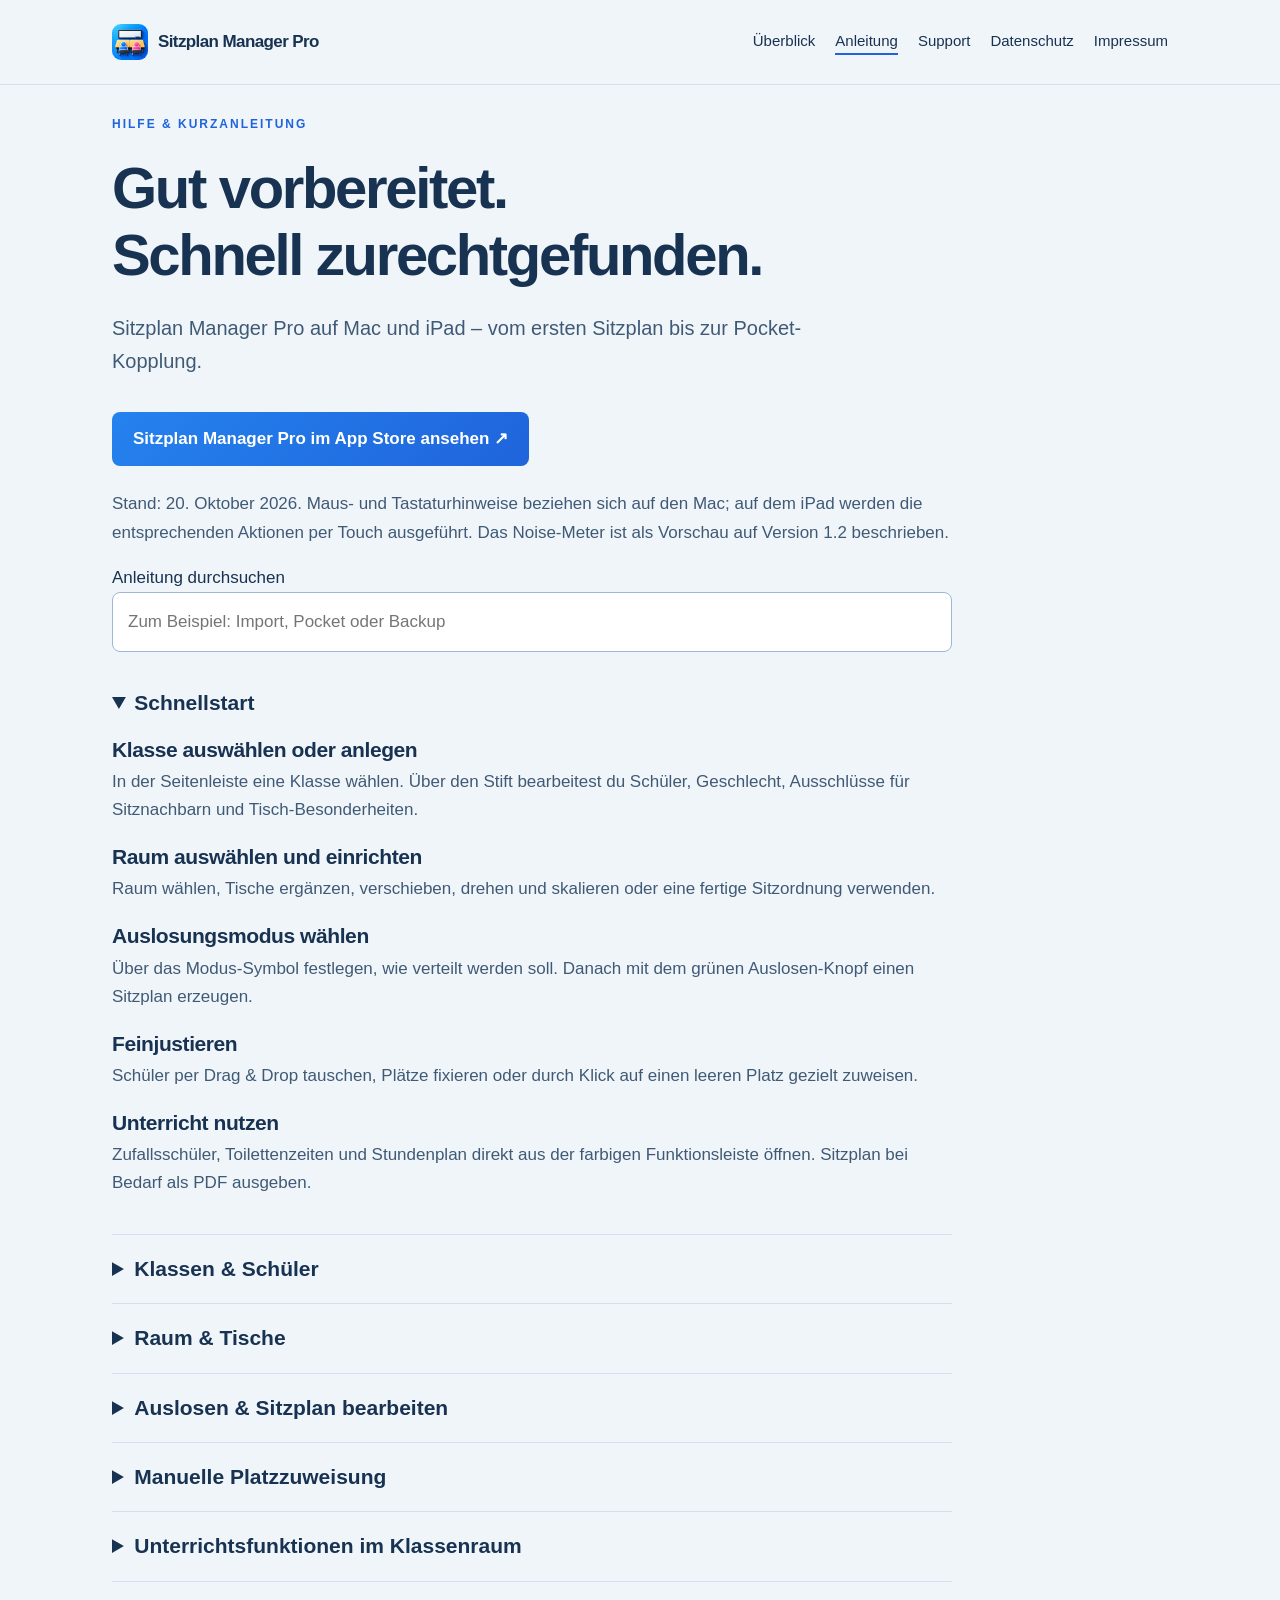
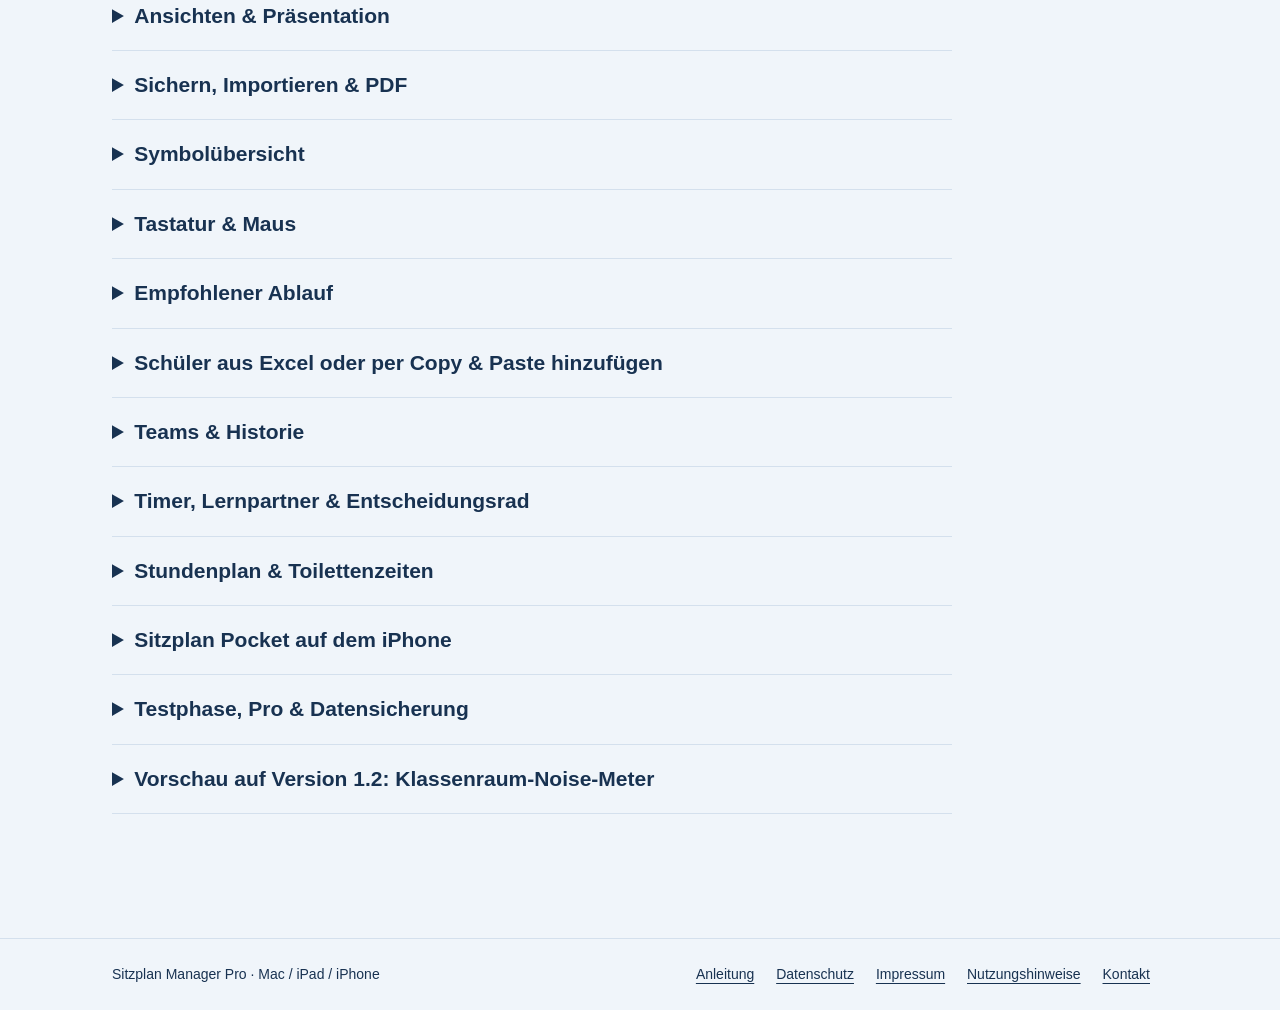
==== anleitung.html @ 874b3773 "Add files via upload" ====
<!doctype html>
<html lang="de">
<head>
<meta charset="utf-8">
<meta name="viewport" content="width=device-width,initial-scale=1">
<meta name="description" content="Anleitung für Mac und iPad – Sitzplan Manager Pro für Mac und iPad, mit Pocket für iPhone.">
<title>Anleitung für Mac und iPad | Sitzplan Manager Pro</title>
<link rel="stylesheet" href="style-blue-v2.css">
<link rel="icon" type="image/png" href="app-icon.png">
</head>
<body>
<a class="skip" href="#inhalt">Zum Inhalt</a>
<header>
<nav aria-label="Hauptnavigation">
<a class="brand" href="index.html">
<img class="brand-icon" src="app-icon.png" alt="" width="36" height="36">Sitzplan Manager Pro</a>
<div class="links">
<a href="index.html">Überblick</a>
<a href="anleitung.html" aria-current="page">Anleitung</a>
<a href="support.html">Support</a>
<a href="datenschutz.html">Datenschutz</a>
<a href="impressum.html">Impressum</a>
</div>
</nav>
</header>
<main id="inhalt" class="wrap">
<div class="page">
<span class="eyebrow">Hilfe & Kurzanleitung</span>
<h1>Gut vorbereitet.<br>Schnell zurechtgefunden.</h1>
<p class="lead">Sitzplan Manager Pro auf Mac und iPad – vom ersten Sitzplan bis zur Pocket-Kopplung.</p>
<div style="margin:24px 0">
<a class="btn" href="https://apps.apple.com/de/app/sitzplan-manager-pro/id6822172879" target="_blank" rel="noopener noreferrer">Sitzplan Manager Pro im App Store ansehen ↗</a>
</div>
<p>Stand: 20. Oktober 2026. Maus- und Tastaturhinweise beziehen sich auf den Mac; auf dem iPad werden die entsprechenden Aktionen per Touch ausgeführt. Das Noise-Meter ist als Vorschau auf Version 1.2 beschrieben.</p>
<label for="suche">Anleitung durchsuchen</label>
<input id="suche" type="search" placeholder="Zum Beispiel: Import, Pocket oder Backup">
<p id="result" role="status">
</p>
<details id="kapitel-0" open>
<summary>Schnellstart</summary>
<h3>Klasse auswählen oder anlegen</h3>
<p>In der Seitenleiste eine Klasse wählen. Über den Stift bearbeitest du Schüler, Geschlecht, Ausschlüsse für Sitznachbarn und Tisch-Besonderheiten.</p>
<h3>Raum auswählen und einrichten</h3>
<p>Raum wählen, Tische ergänzen, verschieben, drehen und skalieren oder eine fertige Sitzordnung verwenden.</p>
<h3>Auslosungsmodus wählen</h3>
<p>Über das Modus-Symbol festlegen, wie verteilt werden soll. Danach mit dem grünen Auslosen-Knopf einen Sitzplan erzeugen.</p>
<h3>Feinjustieren</h3>
<p>Schüler per Drag &amp; Drop tauschen, Plätze fixieren oder durch Klick auf einen leeren Platz gezielt zuweisen.</p>
<h3>Unterricht nutzen</h3>
<p>Zufallsschüler, Toilettenzeiten und Stundenplan direkt aus der farbigen Funktionsleiste öffnen. Sitzplan bei Bedarf als PDF ausgeben.</p>
</details>
<details id="kapitel-1">
<summary>Klassen &amp; Schüler</summary>
<h3>Klasse bearbeiten</h3>
<p>Schüler anlegen, löschen und ändern. m/w/d kann gepflegt werden; Änderungen lassen sich im Editor rückgängig machen.</p>
<h3>Import</h3>
<p>Vornamen bzw. Schülerdaten schnell aus Excel oder Numbers übernehmen. Vorhandene Geschlechtsangaben werden erkannt.</p>
<h3>Nicht nebeneinander</h3>
<p>Festlegen, welche Schüler nicht nebeneinander sitzen sollen. Die Auslosung berücksichtigt diese Ausschlüsse.</p>
<h3>Abwesend</h3>
<p>Abwesende Schüler von der Auslosung und vom Lostopf ausschließen.</p>
<h3>Tisch-Besonderheit</h3>
<p>Für einzelne Schüler festlegen, an welchen Tischen sie sitzen dürfen. Ohne Auswahl sind alle Tische erlaubt.</p>
<h3>Duplizieren</h3>
<p>Klassen und Räume über Kontextmenü oder ⌘D duplizieren. Die Kopie wird direkt ausgewählt.</p>
</details>
<details id="kapitel-2">
<summary>Raum &amp; Tische</summary>
<p>Der Raum ist frei gestaltbar. Tischpositionen und Größen gehören zum jeweiligen Raum und bleiben gespeichert.</p>
<h3>Tisch hinzufügen</h3>
<p>Fügt einen neuen Tisch in den Raum ein.</p>
<h3>Kleiner</h3>
<p>Verkleinert die ausgewählten bzw. vorhandenen Tische.</p>
<h3>Größer</h3>
<p>Vergrößert die Tische schrittweise.</p>
<h3>Drehen</h3>
<p>Drehgriff am Tisch ziehen; Doppelklick auf den Griff setzt auf 0° zurück.</p>
<h3>Mehrfachauswahl</h3>
<p>Mehrere Tische gemeinsam auswählen, verschieben oder bearbeiten.</p>
<p>Fertige Sitzordnungen</p>
<p>Viererreihe · Fünferreihe · U-Form · Doppeltes E · Gruppenwinkel · drei leicht gebogene Reihen mit je fünf Tischen.</p>
</details>
<details id="kapitel-3">
<summary>Auslosen &amp; Sitzplan bearbeiten</summary>
<h3>Auslosen</h3>
<p>Erstellt entsprechend dem gewählten Modus eine neue Verteilung unter Berücksichtigung der hinterlegten Regeln.</p>
<h3>Drag &amp; Drop</h3>
<p>Schüler auf einen freien Platz ziehen oder zwei belegte Plätze direkt miteinander tauschen.</p>
<h3>Fixieren</h3>
<p>Auf dem Mac öffnet ein Rechtsklick auf einen belegten Platz die Fixieroptionen. Auf dem iPad fixiert Doppeltippen den Platz oder hebt die Fixierung auf. Ein einfacher Klick bzw. Tipp startet oder beendet den Toilettengang.</p>
<h3>Rückgängig</h3>
<p>Die letzte Änderung mit ↶ oder ⌘Z zurücknehmen.</p>
<h3>Leeren</h3>
<p>Entfernt die aktuelle Schülerverteilung von den Tischen.</p>
<h3>Verlauf</h3>
<p>Frühere Sitzplanstände wiederherstellen. Heute bleiben Zwischenstände erhalten; vergangene Tagesstände können mit ☆ dauerhaft gesichert werden.</p>
</details>
<details id="kapitel-4">
<summary>Manuelle Platzzuweisung</summary>
<h3>Leeren Platz auswählen</h3>
<p>Klicke auf einen leeren Sitzplatz im Klassenraum. Die Auswahl „Schüler setzen“ öffnet sich direkt am Platz.</p>
<h3>Schüler auswählen</h3>
<p>Wähle einen noch nicht gesetzten, anwesenden Schüler. Er wird auf diesen Platz gesetzt und sofort fixiert, damit er bei der nächsten Auslosung dort bleibt.</p>
<h3>Weiter anpassen</h3>
<p>Weitere leere Plätze auf dieselbe Weise belegen. Bereits gesetzte Schüler lassen sich per Drag &amp; Drop umsetzen oder tauschen. Mit ↶ kann die letzte Änderung zurückgenommen werden.</p>
</details>
<details id="kapitel-5">
<summary>Unterrichtsfunktionen im Klassenraum</summary>
<h3>Zufallsschüler</h3>
<p>Zieht zufällig einen Schüler. Schüler können für die Stunde aus dem Lostopf genommen oder als abwesend markiert werden.</p>
<h3>Toilettenzeiten</h3>
<p>Start und Rückkehr eines Schülers erfassen und die Dauer dokumentieren. Sehr kurze Fehlstarts werden nicht als Toilettengang gespeichert.</p>
<h3>Stundenplan</h3>
<p>Öffnet den integrierten Stundenplan direkt aus der Raumansicht.</p>
</details>
<details id="kapitel-6">
<summary>Ansichten &amp; Präsentation</summary>
<h3>Lehrer- / Schüleransicht</h3>
<p>Wechselt die Blickrichtung auf den Klassenraum. Die Sitznachbarn bleiben dabei logisch auf ihren tatsächlichen Plätzen.</p>
<h3>Ganzseitenansicht</h3>
<p>Blendet die Seitenleiste aus und nutzt den verfügbaren Platz für den Klassenraum. Funktions- und Bearbeitungswerkzeuge stehen links untereinander bereit.</p>
<h3>Zweiter Bildschirm / Beamer</h3>
<p>Ein angeschlossener Bildschirm kann die große Raumansicht zeigen. Bei Spiegelung kann die App – soweit macOS es erlaubt – beim Wechsel in den erweiterten Modus unterstützen.</p>
<p>Esc bzw. X schließt geöffnete Ansichten und Dialoge.</p>
</details>
<details id="kapitel-7">
<summary>Sichern, Importieren &amp; PDF</summary>
<h3>Exportieren</h3>
<p>Erstellt wahlweise eine AES-verschlüsselte .smpbackup-Sicherung, einen JSON-Export oder ein PDF. Verschlüsselt sichern und anschließend leeren bleibt ebenfalls möglich.</p>
<h3>Backup importieren</h3>
<p>Öffnet verschlüsselte .smpbackup-Sicherungen mit Passwort sowie ältere JSON-Sicherungen und lädt komplette, ausgewählte oder zusätzliche Daten.</p>
<h3>PDF</h3>
<p>Erstellt den aktuellen Sitzplan als übersichtliches PDF.</p>
<h3>Drucken</h3>
<p>Druckt dieselbe Seite wie der PDF-Export.</p>
<h3>Verlauf</h3>
<p>Ersetzt kein Backup, hilft aber beim Zurückspringen zu früheren Sitzplanständen.</p>
<p>Tipp: Vor größeren Änderungen oder vor dem Import einer anderen Datensicherung empfiehlt sich ein aktueller Backup-Export.</p>
</details>
<details id="kapitel-8">
<summary>Symbolübersicht</summary>
<h3>Grün · Auslosen</h3>
<p>Neue Sitzverteilung erstellen.</p>
<h3>Lila · Zufall</h3>
<p>Zufallsschüler auswählen.</p>
<h3>Türkis · Toilette</h3>
<p>Toilettengänge erfassen.</p>
<h3>Orange · Stundenplan</h3>
<p>Stundenplan öffnen.</p>
<h3>Gelb · Unterrichtswerkzeuge</h3>
<p>Timer, Lernpartner und Entscheidungsrad öffnen. Das Noise-Meter kommt mit Version 1.2 hinzu.</p>
<h3>Leeren</h3>
<p>Aktuelle Sitzverteilung entfernen.</p>
<h3>Rückgängig</h3>
<p>Letzte Änderung zurücknehmen · ⌘Z.</p>
<h3>Ansicht</h3>
<p>Lehrer- und Schülerperspektive wechseln.</p>
<h3>Verlauf</h3>
<p>Frühere Sitzplanstände öffnen.</p>
<h3>PDF</h3>
<p>Sitzplan als PDF ausgeben.</p>
<h3>Drucken</h3>
<p>Sitzplan direkt drucken.</p>
</details>
<details id="kapitel-9">
<summary>Tastatur &amp; Maus</summary>
<p>⌘Z · letzte Änderung rückgängig</p>
<p>⌘D · ausgewählte Klasse bzw. ausgewählten Raum duplizieren</p>
<p>Esc · geöffneten Dialog bzw. eine große Ansicht schließen</p>
<p>Rechtsklick · Kontextfunktionen für passende Elemente öffnen</p>
<p>Doppelklick am Drehgriff · Tischdrehung auf 0° zurücksetzen</p>
</details>
<details id="kapitel-10">
<summary>Empfohlener Ablauf</summary>
<p>Klasse anlegen/importieren  →  Raum einrichten  →  Regeln und Wünsche pflegen  →  Auslosungsart wählen  →  Auslosen  →  Plätze verschieben oder fixieren  →  im Unterricht Zufall/Toilette/Stundenplan nutzen  →  bei Bedarf PDF oder Backup erstellen.</p>
</details>
<details id="kapitel-11">
<summary>Schüler aus Excel oder per Copy &amp; Paste hinzufügen</summary>
<h3>Excel-Datei importieren</h3>
<p>Über „Neue Klasse“ die Option „Excel-Datei“ wählen und die gewünschten Dateien öffnen. Unterstützt werden .xlsx, .xls, CSV und TSV. Eine Spalte „Vorname“ verwenden; „Klasse“ und „Geschlecht“ können zusätzlich enthalten sein. Nachnamen aus „Nachname“, „Familienname“, „Langname“ oder „Name“ neben „Vorname“ werden separat übernommen. Weitere zusätzliche Spalten werden ignoriert.</p>
<h3>Vorschau prüfen</h3>
<p>Erkannte Namen und Zielklasse prüfen. Falls nötig einen gemeinsamen Klassennamen eingeben. „Import durchführen …“ wählen und bestätigen. Fehlende Klassen werden angelegt; exakt gleiche Namen in der Zielklasse werden übersprungen. Mehrere gewählte Dateien werden nacheinander bearbeitet.</p>
<h3>Copy &amp; Paste</h3>
<p>Die gewünschte Klasse über den Stift öffnen und im Klasseneditor das Zwischenablage-Symbol wählen. In Excel oder Numbers die gewünschten Zellen markieren, am besten mit den Überschriften „Vorname“ und „Geschlecht“. Auf dem Mac mit ⌘C kopieren und mit ⌘V einfügen. Auf dem iPad kopieren, im Textfeld länger berühren und „Einfügen“ wählen; mit angeschlossener Tastatur funktioniert auch ⌘V.</p>
<h3>Schüler hinzufügen</h3>
<p>Die Vorschau der erkannten Schüler prüfen und „… importieren“ wählen. Die Schüler werden zur geöffneten Klasse hinzugefügt. Fehlende Geschlechtsangaben bleiben leer und lassen sich später mit m/w/d ergänzen. Vor dem erneuten Einfügen auf doppelte Namen achten; beim Copy-&amp;-Paste-Import werden Einträge angehängt.</p>
</details>
<details id="kapitel-12">
<summary>Teams &amp; Historie</summary>
<h3>Teams bilden</h3>
<p>Klasse wählen, Teamgröße und Verteilungsmodus festlegen und mit „Teams losen“ starten. Abwesende Schüler werden nicht eingeteilt. Die Teams lassen sich anschließend bearbeiten und Schüler per Drag &amp; Drop umverteilen.</p>
<h3>Themen &amp; Ausgabe</h3>
<p>Ein gemeinsames Thema und Themen für einzelne Teams ergänzen. Teams können als PDF exportiert oder gedruckt werden.</p>
<h3>Teams-Historie</h3>
<p>Gespeicherte Teamstände über den Verlauf ansehen und bei aktiver Testphase oder Pro wieder übernehmen. Im Lesemodus bleiben gespeicherte Teams einsehbar.</p>
</details>
<details id="kapitel-13">
<summary>Timer, Lernpartner &amp; Entscheidungsrad</summary>
<h3>Timer</h3>
<p>Unterrichtswerkzeuge öffnen und „Timer“ wählen. Abwärts oder aufwärts wählen, starten, pausieren oder fortsetzen. Abwärts zählt der Timer von der gewählten Dauer bis null und spielt ein Signal. Aufwärts zählt er ab null ohne Zeitlimit. „Zurücksetzen“ stellt den jeweiligen Startwert wieder her.</p>
<h3>Lernpartner</h3>
<p>Unter „Lernpartner“ stehen vier Folien mit Tipps zur Zusammenarbeit bereit. Mit Pfeilen oder den Foliennummern wechseln; die Präsentation kann auf einem verbundenen zweiten Bildschirm gezeigt werden.</p>
<h3>Entscheidungsrad</h3>
<p>Eigene Optionen im Entscheidungsrad eintragen und das Rad drehen, um eine zufällige Auswahl zu treffen. Das Ergebnis kann in der Präsentation angezeigt werden.</p>
</details>
<details id="kapitel-14">
<summary>Stundenplan &amp; Toilettenzeiten</summary>
<h3>Stundenplan</h3>
<p>Unterrichtszeiten, Fach, Klasse und Raum eintragen. Die automatische Klassen- und Raumwahl kann dem Stundenplan folgen; im Lesemodus wird diese Automatik ausgesetzt.</p>
<h3>Toilettenzeiten</h3>
<p>Start und Rückkehr erfassen. In der Historie abgeschlossene Einträge ansehen, suchen und bearbeiten oder als PDF ausgeben. „PDF speichern &amp; leeren“ löscht die betreffenden abgeschlossenen Einträge erst nach erfolgreichem Export; laufende Toilettengänge bleiben erhalten.</p>
</details>
<details id="kapitel-15">
<summary>Sitzplan Pocket auf dem iPhone</summary>
<p>Im Zahnrad „Pocket einrichten“ wählen. Den QR-Code mit Pocket auf dem iPhone scannen und bis zur Bestätigung geöffnet lassen. Der Kopplungsstatus erscheint anschließend in den Einstellungen. Dort lässt sich die Kopplung auch wieder aufheben.</p>
<p>Pocket und die Hauptapp tauschen Daten verschlüsselt über Supabase aus. Für die Synchronisierung wird eine Internetverbindung benötigt. Der QR-Code enthält persönliche Zugangsdaten und sollte nur auf dem eigenen iPhone gescannt werden.</p>
</details>
<details id="kapitel-16">
<summary>Testphase, Pro &amp; Datensicherung</summary>
<h3>14 Tage testen</h3>
<p>Die Testphase beginnt beim ersten Start und bietet 14 Tage lang alle Funktionen. Die untere Leiste zeigt die verbleibende Zeit. Die 14-tägige Testphase ist von der anschließenden Pro-Freischaltung zu unterscheiden; einen Kauf bestätigst du gesondert im Apple-Kaufdialog. Nach Ablauf bleiben gespeicherte Klassen, Schüler, Räume, Sitzpläne, Teams und Historien lesbar; Bearbeiten, Auslosen, Werkzeuge, Synchronisierung, PDF und Druck sind gesperrt.</p>
<h3>Pro-Status</h3>
<p>Bei aktivem Pro verschwindet die untere Lizenzleiste. Der aktive Status steht unter der Versionsnummer im Zahnrad. Pro wird über einen einmaligen In-App-Kauf mit Apple StoreKit freigeschaltet. Sitzplan Pocket verwendet ein eigenes Abonnement; Laufzeit, Preis und Verlängerungsbedingungen stehen im jeweiligen Kaufangebot. Prüfe das in der App angezeigte Angebot und den Preis, bevor du den Kauf im Apple-Kaufdialog bestätigst. Für vorhandene Käufe nutze „Käufe wiederherstellen“ mit dem Apple-Account, mit dem du gekauft hast. Bei Problemen hilft der <a href="support.html">Support</a>.</p>
<h3>Daten behalten</h3>
<p>JSON- und verschlüsselte .smpbackup-Sicherungen bleiben auch im Lesemodus möglich. Für eine verschlüsselte Sicherung wird ein Passwort benötigt. Bewahre es sicher auf. „Sichern und leeren“ verlangt einen erfolgreichen Export und eine zusätzliche Bestätigung; zwischenzeitliche Änderungen werden geprüft.</p>
<p>Vor einem Import eine aktuelle Sicherung erstellen. Das Zahnrad bietet die automatische lokale Sicherung und die Wiederherstellung vorhandener Sicherungen; eine Wiederherstellung ist nur bei aktiver Testphase oder Pro möglich.</p>
</details>
<details id="kapitel-17">
<summary>Vorschau auf Version 1.2: Klassenraum-Noise-Meter</summary>
<p>Mit Version 1.2 ergänzt ein Lautstärkemesser die Unterrichtswerkzeuge auf Mac und iPad. Die folgenden Schritte beschreiben diese neue Funktion.</p>
<h3>Starten und stoppen</h3>
<p>Den gelben Werkzeugknopf öffnen, „Lautstärke“ wählen und „Messung starten“ drücken. Erst dann wird nach dem Mikrofonzugriff gefragt. „Messung stoppen“ schaltet das Mikrofon wieder aus.</p>
<h3>Ampel und dB-Schätzung</h3>
<p>Grün bedeutet „Angenehm leise“, Gelb „Etwas leiser“ und Rot „Bitte leiser“. Die Grenze für Rot lässt sich einstellen. Glättung und kurze Verzögerungen verhindern ständiges Flackern bei einzelnen Geräuschspitzen.</p>
<p>≈ bedeutet „ungefähr“: Mikrofontyp, Verstärkung, Abstand und Raumakustik beeinflussen den Wert. Die dB-Anzeige ist eine grobe Schätzung, nicht geeicht und nicht A-bewertet.</p>
<h3>Optional mit Referenz abgleichen</h3>
<p>Unter „dB-Schätzung abgleichen“ den aktuellen Wert eines separaten Schallpegelmessers eingeben. Beide Geräte nebeneinander halten und „Referenz abgleichen (3 Sekunden)“ wählen. Nach einem Mikrofonwechsel erneut abgleichen. „Abgleich zurücksetzen“ stellt die Standardschätzung wieder her.</p>
<h3>Präsentieren</h3>
<p>Die Messung starten und „Präsentieren“ wählen. Auf einem erweiterten Bildschirm oder in der lokalen Präsentation werden Ampel und Pegel groß angezeigt. Zum Beenden die Unterrichtswerkzeuge öffnen und „Präsentation beenden“ wählen.</p>
<h3>Mikrofonfreigabe</h3>
<p>Auf dem Mac: Systemeinstellungen → Datenschutz &amp; Sicherheit → Mikrofon. Auf dem iPad: Einstellungen → Datenschutz &amp; Sicherheit → Mikrofon oder die App-Einstellungen. Nach einer Änderung die Messung erneut starten.</p>
<h3>Umgang mit Audio</h3>
<p>Das Signal wird nur zur aktuellen Pegelauswertung im Arbeitsspeicher verarbeitet. Es werden keine Tonaufnahmen gespeichert oder übertragen. Nur Ampelgrenze und Referenzabgleich bleiben lokal auf dem Gerät gespeichert.</p>
<p>
<a href="index.html#vorschau-1-2">Zur Vorschau mit App-Screenshot →</a>
</p>
</details>
</div>
<script src="hilfe.js" defer>
</script>
</main>
<footer>
<div class="wrap">
<span>Sitzplan Manager Pro · Mac / iPad / iPhone</span>
<div>
<a href="anleitung.html">Anleitung</a>
<a href="datenschutz.html">Datenschutz</a>
<a href="impressum.html">Impressum</a>
<a href="nutzung.html">Nutzungshinweise</a>
<a href="support.html">Kontakt</a>
</div>
</div>
</footer>
</body>
</html>
---- style-blue-v2.css ----
*{box-sizing:border-box}html{scroll-behavior:smooth}body{margin:0;background:#f0f5fa;color:#183251;font:17px/1.65 -apple-system,BlinkMacSystemFont,"Segoe UI",sans-serif}a{color:inherit;text-underline-offset:4px}header{border-bottom:1px solid #d4e0ed;background:#f0f5fa}nav,.wrap{max-width:1120px;margin:auto;padding:24px 32px}nav{display:flex;justify-content:space-between;align-items:center;gap:24px}.brand{text-decoration:none;font-weight:750;letter-spacing:-.6px}.mark{display:inline-grid;place-items:center;background:#1f64db;color:white;border-radius:10px;width:34px;height:34px;margin-right:10px}nav .links{display:flex;gap:26px}nav .links a{text-decoration:none;font-size:15px}nav a[aria-current=page]{border-bottom:2px solid #1f64db}h1,h2,h3{line-height:1.15;letter-spacing:-.04em}h1{font-size:clamp(40px,6vw,72px);max-width:770px;margin:18px 0 24px}h2{font-size:32px}h3{font-size:21px;letter-spacing:-.02em}.eyebrow{font-size:12px;text-transform:uppercase;letter-spacing:2px;font-weight:700;color:#1f64db}.hero{padding:64px 0 36px;display:grid;grid-template-columns:1.1fr 1fr;gap:50px;align-items:center}.hero h1{font-size:clamp(42px,5vw,65px)}.lead{font-size:20px;color:#50667e;max-width:740px}.btn{display:inline-block;background:#1f64db;color:white;padding:13px 21px;border-radius:8px;text-decoration:none;font-weight:650;margin:10px 10px 0 0}.secondary{background:transparent;color:#1f64db;border:1px solid #9ab6d8}.demo{background:#fff;border:1px solid #d4e0ed;border-radius:18px;padding:24px;box-shadow:0 25px 70px #183e7012;transform:rotate(-2deg)}.demo-label{display:flex;justify-content:space-between;font-size:13px;color:#5a708a}.board{margin-top:22px;background:#eaf2fc;border-radius:10px;padding:24px}.blackboard{background:#1f64db;color:white;text-align:center;border-radius:5px;padding:6px;font-size:11px;letter-spacing:2px;margin-bottom:28px}.seats{display:grid;grid-template-columns:repeat(3,1fr);gap:18px}.seat{padding:13px 3px;background:white;text-align:center;border:1px solid #c9daee;border-bottom:5px solid #adcbee;border-radius:6px;font-size:13px}.demo small{display:block;margin-top:15px;color:#5a708a;font-size:11px}.section{margin:65px 0}.grid{display:grid;grid-template-columns:repeat(3,1fr);gap:22px}.card{padding:24px;border:1px solid #d4e0ed;border-radius:12px;background:#fff}.number{color:#1f64db;font-size:13px;font-weight:700}.banner{background:#e3eefc;border-radius:12px;padding:28px;margin:30px 0}.notice{border-left:4px solid #c0882f;padding:18px 22px;background:#f4ead9;margin:24px 0}.page{max-width:840px;padding-bottom:40px}.page h1{font-size:clamp(40px,5vw,58px)}.page h2{font-size:26px;margin-top:38px}.page p{color:#405a76}footer{border-top:1px solid #d4e0ed;margin-top:60px;font-size:14px}footer .wrap{display:flex;flex-wrap:wrap;justify-content:space-between;gap:20px}footer a{margin-right:18px}details{border-bottom:1px solid #d4e0ed;padding:20px 0}summary{font-weight:700;font-size:21px;cursor:pointer;line-height:1.35}details h3{margin-bottom:6px}details p{margin-top:5px}.toc{display:flex;gap:10px;flex-wrap:wrap;margin:25px 0}.toc a{font-size:13px;background:#e3eefc;border-radius:5px;padding:5px 10px;text-decoration:none}input{width:100%;padding:15px;font:inherit;border:1px solid #9db7d6;border-radius:8px;background:white}a:focus-visible,summary:focus-visible,input:focus-visible{outline:3px solid #c0882f;outline-offset:4px}.skip{position:absolute;left:-9999px}.skip:focus{left:20px;top:10px;background:white;padding:10px;z-index:5}@media(max-width:760px){nav,.wrap{padding:20px}nav{align-items:flex-start;flex-direction:column;gap:12px}.hero{grid-template-columns:1fr;padding-top:35px;gap:30px}.demo{transform:none}.grid{grid-template-columns:1fr}.section{margin:45px 0}nav .links{gap:20px}h1{font-size:42px}}@media print{header,footer,input,.toc,.btn{display:none}details{display:block}details>*{display:block}body{background:white;font-size:12pt}.wrap{padding:0}.notice{border:1px solid #888}}
.hero-visual{display:flex;flex-direction:column;align-items:center;gap:14px}.app-icon-large{display:block;width:min(100%,420px);height:auto;border-radius:22%;box-shadow:0 30px 65px #1753a52b}.icon-caption{color:#50667e;font-size:14px;margin:0}.hero{gap:60px}.brand-icon{width:36px;height:36px;border-radius:9px;vertical-align:middle;margin-right:10px}.btn{background:linear-gradient(135deg,#2582ee,#1f64db)}.btn.secondary{background:transparent}.banner{background:linear-gradient(135deg,#e5f3ff,#dce8fa)}@media(max-width:760px){.hero{gap:32px}.app-icon-large{width:min(80vw,340px)}}

.hero{grid-template-columns:minmax(0,1.1fr) minmax(0,1fr)}.hero>*,.hero-visual{min-width:0}.app-icon-large{max-width:100%;object-fit:contain}@media(max-width:760px){.hero{grid-template-columns:minmax(0,1fr)}}

nav .links{flex-wrap:wrap;gap:12px 20px}.brand{display:flex;align-items:center;min-width:0}.brand-icon{flex-shrink:0}p,li,a{overflow-wrap:anywhere}[hidden]{display:none!important}html{scroll-behavior:smooth}details{scroll-margin-top:24px}@media(max-width:400px){nav .brand{font-size:16px}nav .links{gap:10px 16px}.wrap{padding:20px}summary{font-size:19px}}@media(prefers-reduced-motion:reduce){html{scroll-behavior:auto}}
h1,h2,h3,summary{overflow-wrap:anywhere;hyphens:auto}

/* Feature preview for the next app update. */
.feature-preview{display:grid;grid-template-columns:minmax(0,.9fr) minmax(0,1.1fr);gap:34px;align-items:center;padding:34px;background:#e6effa;border:1px solid #ceddf0;border-radius:20px}
.preview-copy{min-width:0}.preview-copy h2{font-size:clamp(30px,3.4vw,44px);margin:16px 0}.preview-copy .lead{font-size:18px}
.preview-badge{display:inline-block;color:#184f9b;background:#d2e3fb;border-radius:999px;padding:6px 12px;font-size:12px;font-weight:750;letter-spacing:.04em}
.feature-list{padding-left:20px;color:#405a76}.feature-list li{margin:8px 0}.preview-note{font-size:14px;color:#50667e}
.preview-image{margin:0;min-width:0}.preview-image img{display:block;width:100%;height:auto;border:1px solid #d4e0ed;border-radius:12px;background:white;box-shadow:0 16px 45px #18325114}.preview-image figcaption{font-size:13px;color:#50667e;margin-top:12px;text-align:center}
@media(max-width:850px){.feature-preview{grid-template-columns:minmax(0,1fr);padding:24px;gap:24px}.preview-image{max-width:680px;margin:auto}}
@media(max-width:400px){.feature-preview{padding:20px}.page h1{font-size:36px}.page h2{font-size:25px}}
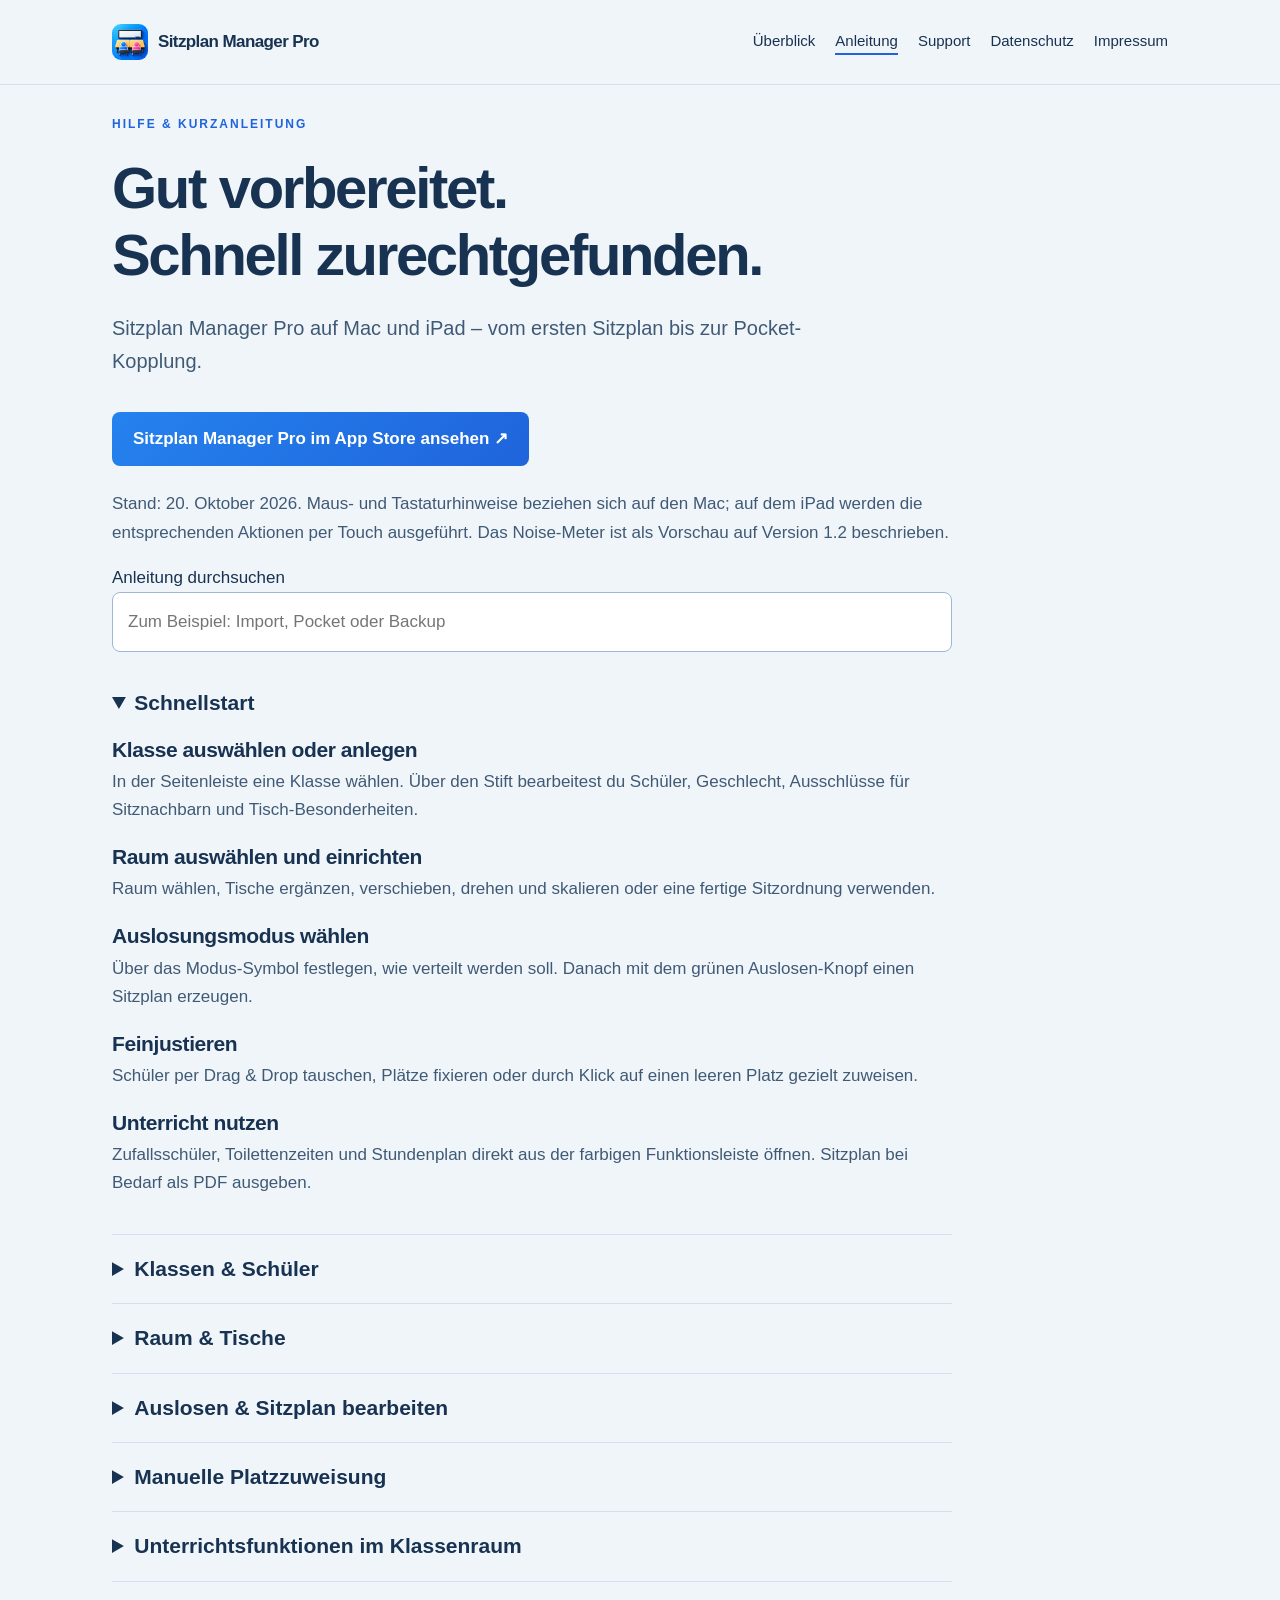
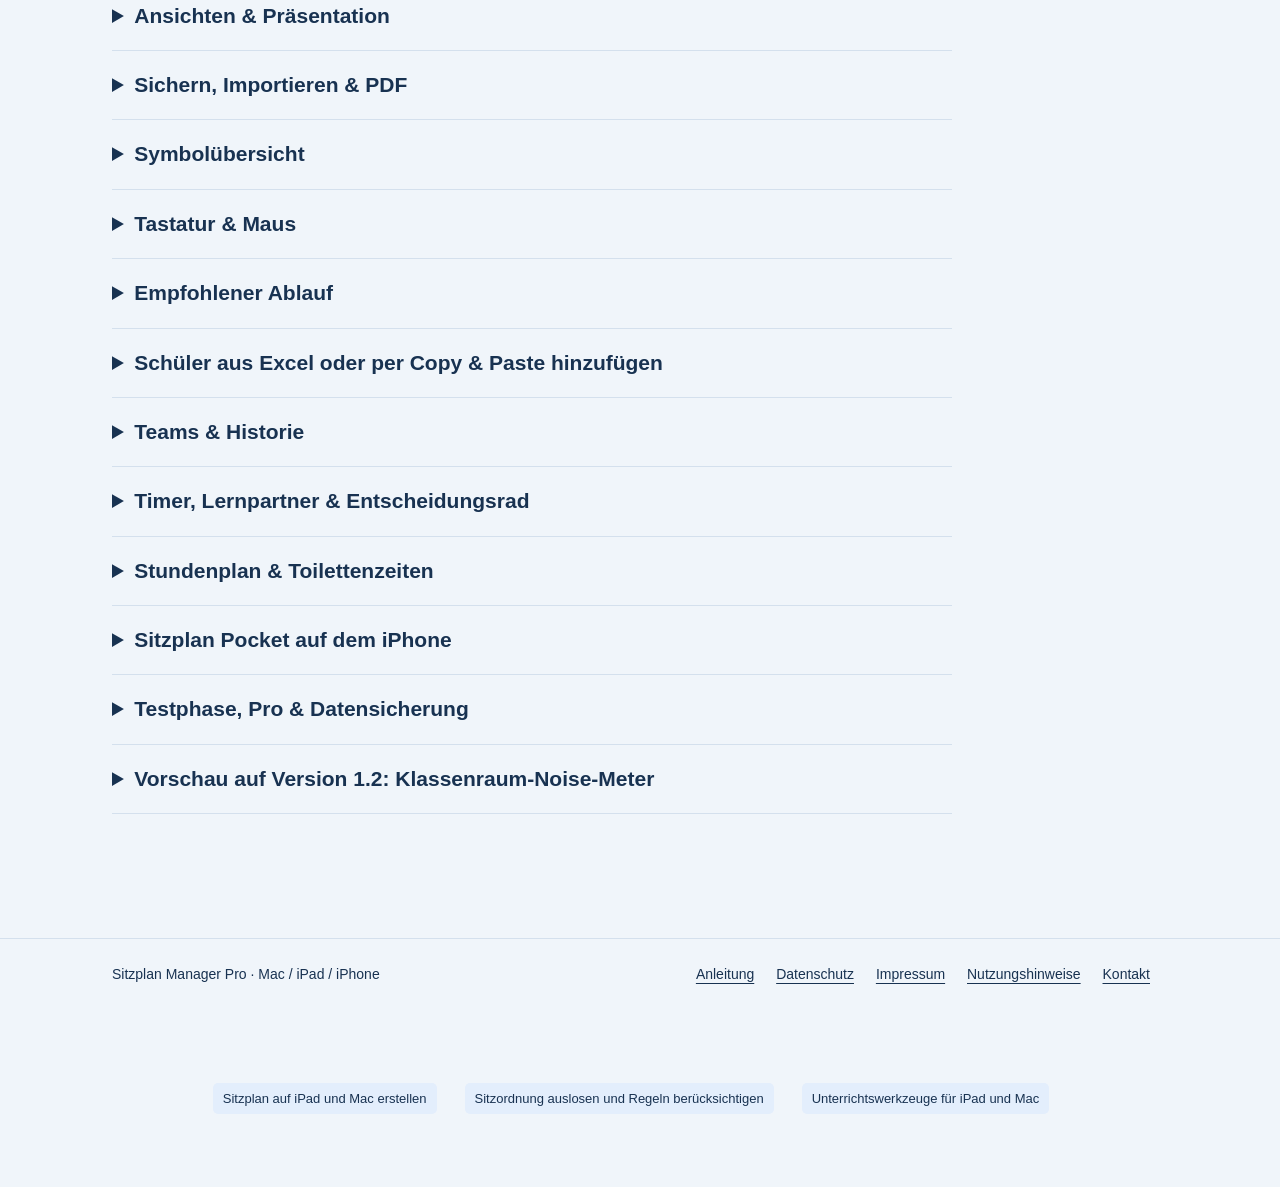
==== commit 21fa725f: "Add files via upload" ====
--- a/anleitung.html
+++ b/anleitung.html
@@ -3,10 +3,46 @@
 <head>
 <meta charset="utf-8">
 <meta name="viewport" content="width=device-width,initial-scale=1">
-<meta name="description" content="Anleitung für Mac und iPad – Sitzplan Manager Pro für Mac und iPad, mit Pocket für iPhone.">
-<title>Anleitung für Mac und iPad | Sitzplan Manager Pro</title>
+<meta name="description" content="Schritt für Schritt: Klassen anlegen, Räume gestalten, Sitzplätze auslosen, Regeln pflegen und Sitzpläne sichern. Anleitung für iPad und Mac.">
+<title>Anleitung: Sitzplan erstellen auf iPad und Mac | Sitzplan Manager Pro</title>
 <link rel="stylesheet" href="style-blue-v2.css">
 <link rel="icon" type="image/png" href="app-icon.png">
+
+<link rel="canonical" href="https://edzartsinning-ui.github.io/sitzplan-manager-pro/anleitung.html">
+<meta property="og:type" content="website">
+<meta property="og:locale" content="de_DE">
+<meta property="og:site_name" content="Sitzplan Manager Pro">
+<meta property="og:title" content="Anleitung: Sitzplan erstellen auf iPad und Mac | Sitzplan Manager Pro">
+<meta property="og:description" content="Schritt für Schritt: Klassen anlegen, Räume gestalten, Sitzplätze auslosen, Regeln pflegen und Sitzpläne sichern. Anleitung für iPad und Mac.">
+<meta property="og:url" content="https://edzartsinning-ui.github.io/sitzplan-manager-pro/anleitung.html">
+<meta property="og:image" content="https://edzartsinning-ui.github.io/sitzplan-manager-pro/app-icon.png">
+<meta property="og:image:alt" content="App-Symbol von Sitzplan Manager Pro">
+<meta name="twitter:card" content="summary">
+<script type="application/ld+json">
+{
+  "@context": "https://schema.org",
+  "@graph": [
+    {
+      "@type": "WebSite",
+      "@id": "https://edzartsinning-ui.github.io/sitzplan-manager-pro/#website",
+      "name": "Sitzplan Manager Pro",
+      "url": "https://edzartsinning-ui.github.io/sitzplan-manager-pro/",
+      "inLanguage": "de-DE"
+    },
+    {
+      "@type": "WebPage",
+      "@id": "https://edzartsinning-ui.github.io/sitzplan-manager-pro/anleitung.html#webpage",
+      "url": "https://edzartsinning-ui.github.io/sitzplan-manager-pro/anleitung.html",
+      "name": "Anleitung: Sitzplan erstellen auf iPad und Mac | Sitzplan Manager Pro",
+      "description": "Schritt für Schritt: Klassen anlegen, Räume gestalten, Sitzplätze auslosen, Regeln pflegen und Sitzpläne sichern. Anleitung für iPad und Mac.",
+      "inLanguage": "de-DE",
+      "isPartOf": {
+        "@id": "https://edzartsinning-ui.github.io/sitzplan-manager-pro/#website"
+      }
+    }
+  ]
+}
+</script>
 </head>
 <body>
 <a class="skip" href="#inhalt">Zum Inhalt</a>
@@ -260,6 +296,6 @@
 <a href="support.html">Kontakt</a>
 </div>
 </div>
-</footer>
+<div class="wrap"><nav aria-label="Anwendungsbeispiele"><div class="toc"><a href="sitzplan-ipad-mac.html">Sitzplan auf iPad und Mac erstellen</a><a href="sitzordnung-auslosen.html">Sitzordnung auslosen und Regeln berücksichtigen</a><a href="unterrichtswerkzeuge.html">Unterrichtswerkzeuge für iPad und Mac</a></div></nav></div></footer>
 </body>
 </html>
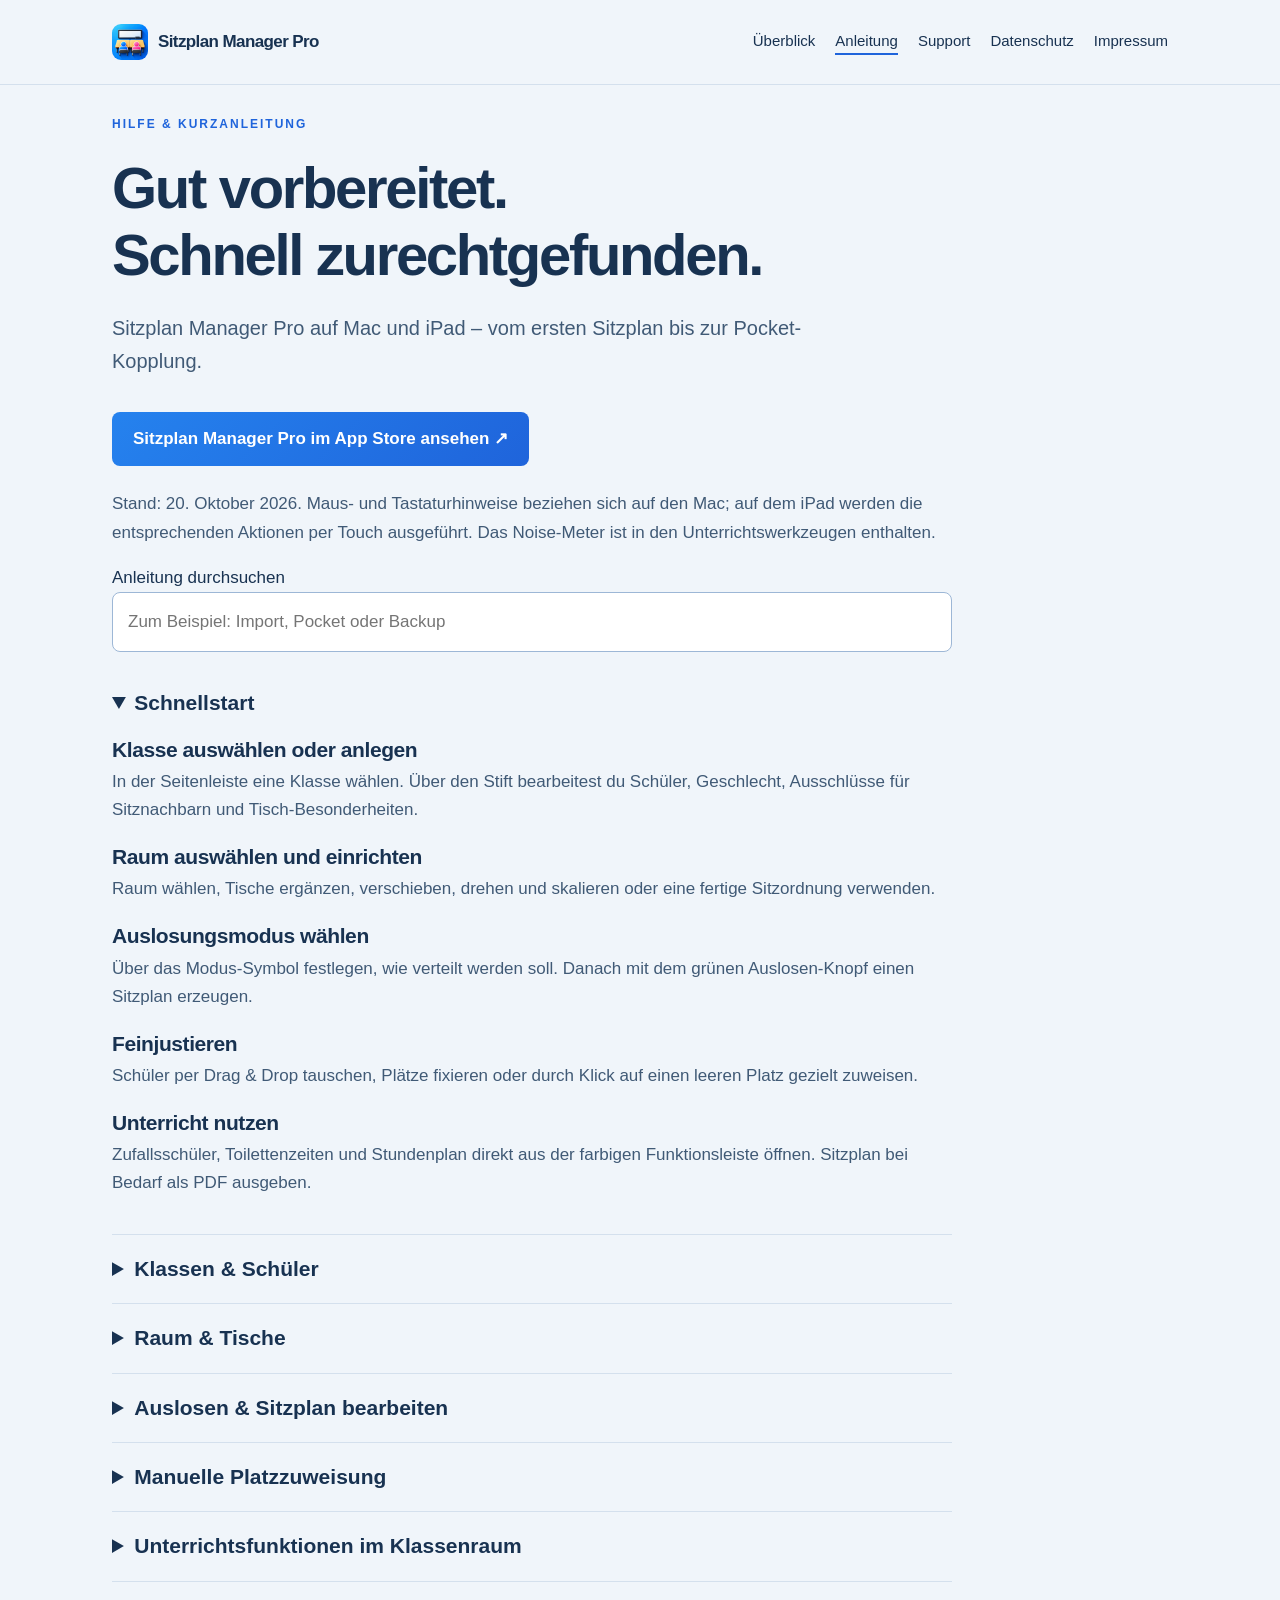
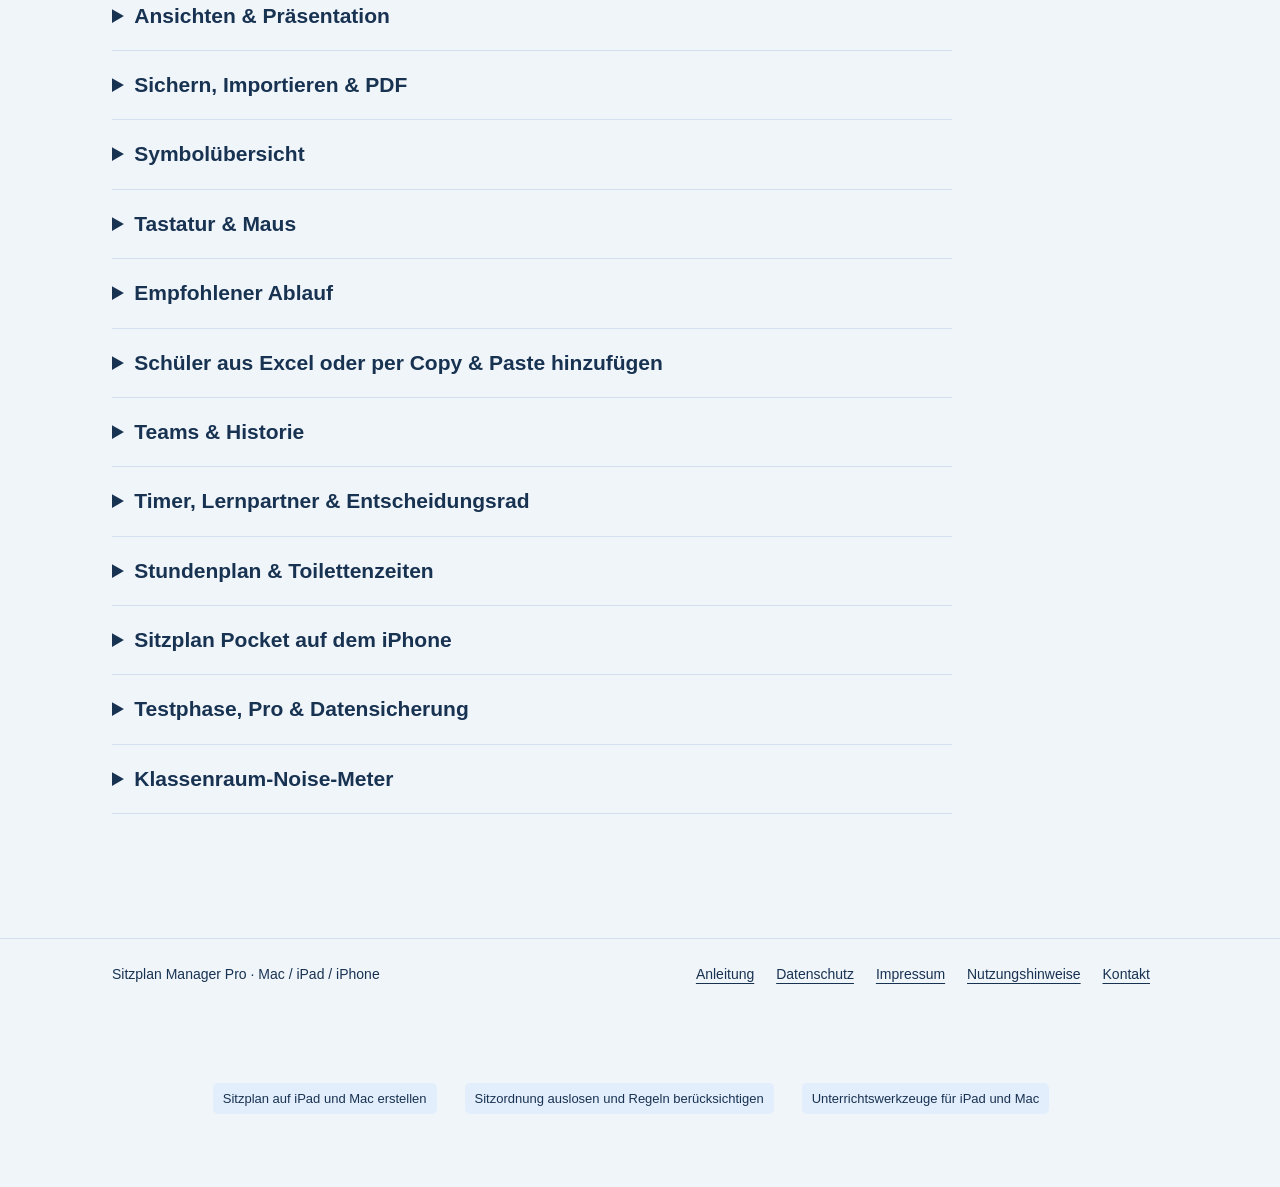
==== commit 87e20cad: "Add files via upload" ====
--- a/anleitung.html
+++ b/anleitung.html
@@ -67,7 +67,7 @@
 <div style="margin:24px 0">
 <a class="btn" href="https://apps.apple.com/de/app/sitzplan-manager-pro/id6822172879" target="_blank" rel="noopener noreferrer">Sitzplan Manager Pro im App Store ansehen ↗</a>
 </div>
-<p>Stand: 20. Oktober 2026. Maus- und Tastaturhinweise beziehen sich auf den Mac; auf dem iPad werden die entsprechenden Aktionen per Touch ausgeführt. Das Noise-Meter ist als Vorschau auf Version 1.2 beschrieben.</p>
+<p>Stand: 20. Oktober 2026. Maus- und Tastaturhinweise beziehen sich auf den Mac; auf dem iPad werden die entsprechenden Aktionen per Touch ausgeführt. Das Noise-Meter ist in den Unterrichtswerkzeugen enthalten.</p>
 <label for="suche">Anleitung durchsuchen</label>
 <input id="suche" type="search" placeholder="Zum Beispiel: Import, Pocket oder Backup">
 <p id="result" role="status">
@@ -184,7 +184,7 @@
 <h3>Orange · Stundenplan</h3>
 <p>Stundenplan öffnen.</p>
 <h3>Gelb · Unterrichtswerkzeuge</h3>
-<p>Timer, Lernpartner und Entscheidungsrad öffnen. Das Noise-Meter kommt mit Version 1.2 hinzu.</p>
+<p>Timer, Lernpartner und Entscheidungsrad öffnen. Das Noise-Meter gehört zu den Unterrichtswerkzeugen.</p>
 <h3>Leeren</h3>
 <p>Aktuelle Sitzverteilung entfernen.</p>
 <h3>Rückgängig</h3>
@@ -250,6 +250,9 @@
 <summary>Sitzplan Pocket auf dem iPhone</summary>
 <p>Im Zahnrad „Pocket einrichten“ wählen. Den QR-Code mit Pocket auf dem iPhone scannen und bis zur Bestätigung geöffnet lassen. Der Kopplungsstatus erscheint anschließend in den Einstellungen. Dort lässt sich die Kopplung auch wieder aufheben.</p>
 <p>Pocket und die Hauptapp tauschen Daten verschlüsselt über Supabase aus. Für die Synchronisierung wird eine Internetverbindung benötigt. Der QR-Code enthält persönliche Zugangsdaten und sollte nur auf dem eigenen iPhone gescannt werden.</p>
+<h3>Datenschutz und Verschlüsselung</h3>
+<p>Die Synchronisationsdaten werden vor der Übertragung an Supabase auf dem Gerät mit AES-256-GCM verschlüsselt. Das Kopplungsgeheimnis wird auch zur Zugriffsprüfung an Supabase übermittelt. Eine vollständig serverunabhängige Ende-zu-Ende-Verschlüsselung wird deshalb nicht zugesichert.</p>
+<p>Einzelne Synchronisationsereignisse, die älter als 30 Tage sind, werden regelmäßig bereinigt. Nach 56 Tagen ohne authentifizierten Pocket-Kontakt werden inaktive Kopplungen einschließlich ihrer Datenstände und Ereignisse durch eine tägliche Serveraufgabe entfernt. Weitere Einzelheiten findest du in den <a href="datenschutz.html">Datenschutzhinweisen</a>.</p>
 </details>
 <details id="kapitel-16">
 <summary>Testphase, Pro &amp; Datensicherung</summary>
@@ -262,8 +265,8 @@
 <p>Vor einem Import eine aktuelle Sicherung erstellen. Das Zahnrad bietet die automatische lokale Sicherung und die Wiederherstellung vorhandener Sicherungen; eine Wiederherstellung ist nur bei aktiver Testphase oder Pro möglich.</p>
 </details>
 <details id="kapitel-17">
-<summary>Vorschau auf Version 1.2: Klassenraum-Noise-Meter</summary>
-<p>Mit Version 1.2 ergänzt ein Lautstärkemesser die Unterrichtswerkzeuge auf Mac und iPad. Die folgenden Schritte beschreiben diese neue Funktion.</p>
+<summary>Klassenraum-Noise-Meter</summary>
+<p>Ein Lautstärkemesser ergänzt die Unterrichtswerkzeuge auf Mac und iPad. Die folgenden Schritte beschreiben die Bedienung.</p>
 <h3>Starten und stoppen</h3>
 <p>Den gelben Werkzeugknopf öffnen, „Lautstärke“ wählen und „Messung starten“ drücken. Erst dann wird nach dem Mikrofonzugriff gefragt. „Messung stoppen“ schaltet das Mikrofon wieder aus.</p>
 <h3>Ampel und dB-Schätzung</h3>
@@ -278,7 +281,7 @@
 <h3>Umgang mit Audio</h3>
 <p>Das Signal wird nur zur aktuellen Pegelauswertung im Arbeitsspeicher verarbeitet. Es werden keine Tonaufnahmen gespeichert oder übertragen. Nur Ampelgrenze und Referenzabgleich bleiben lokal auf dem Gerät gespeichert.</p>
 <p>
-<a href="index.html#vorschau-1-2">Zur Vorschau mit App-Screenshot →</a>
+<a href="index.html#noise-meter">Zum Noise-Meter mit App-Screenshot →</a>
 </p>
 </details>
 </div>
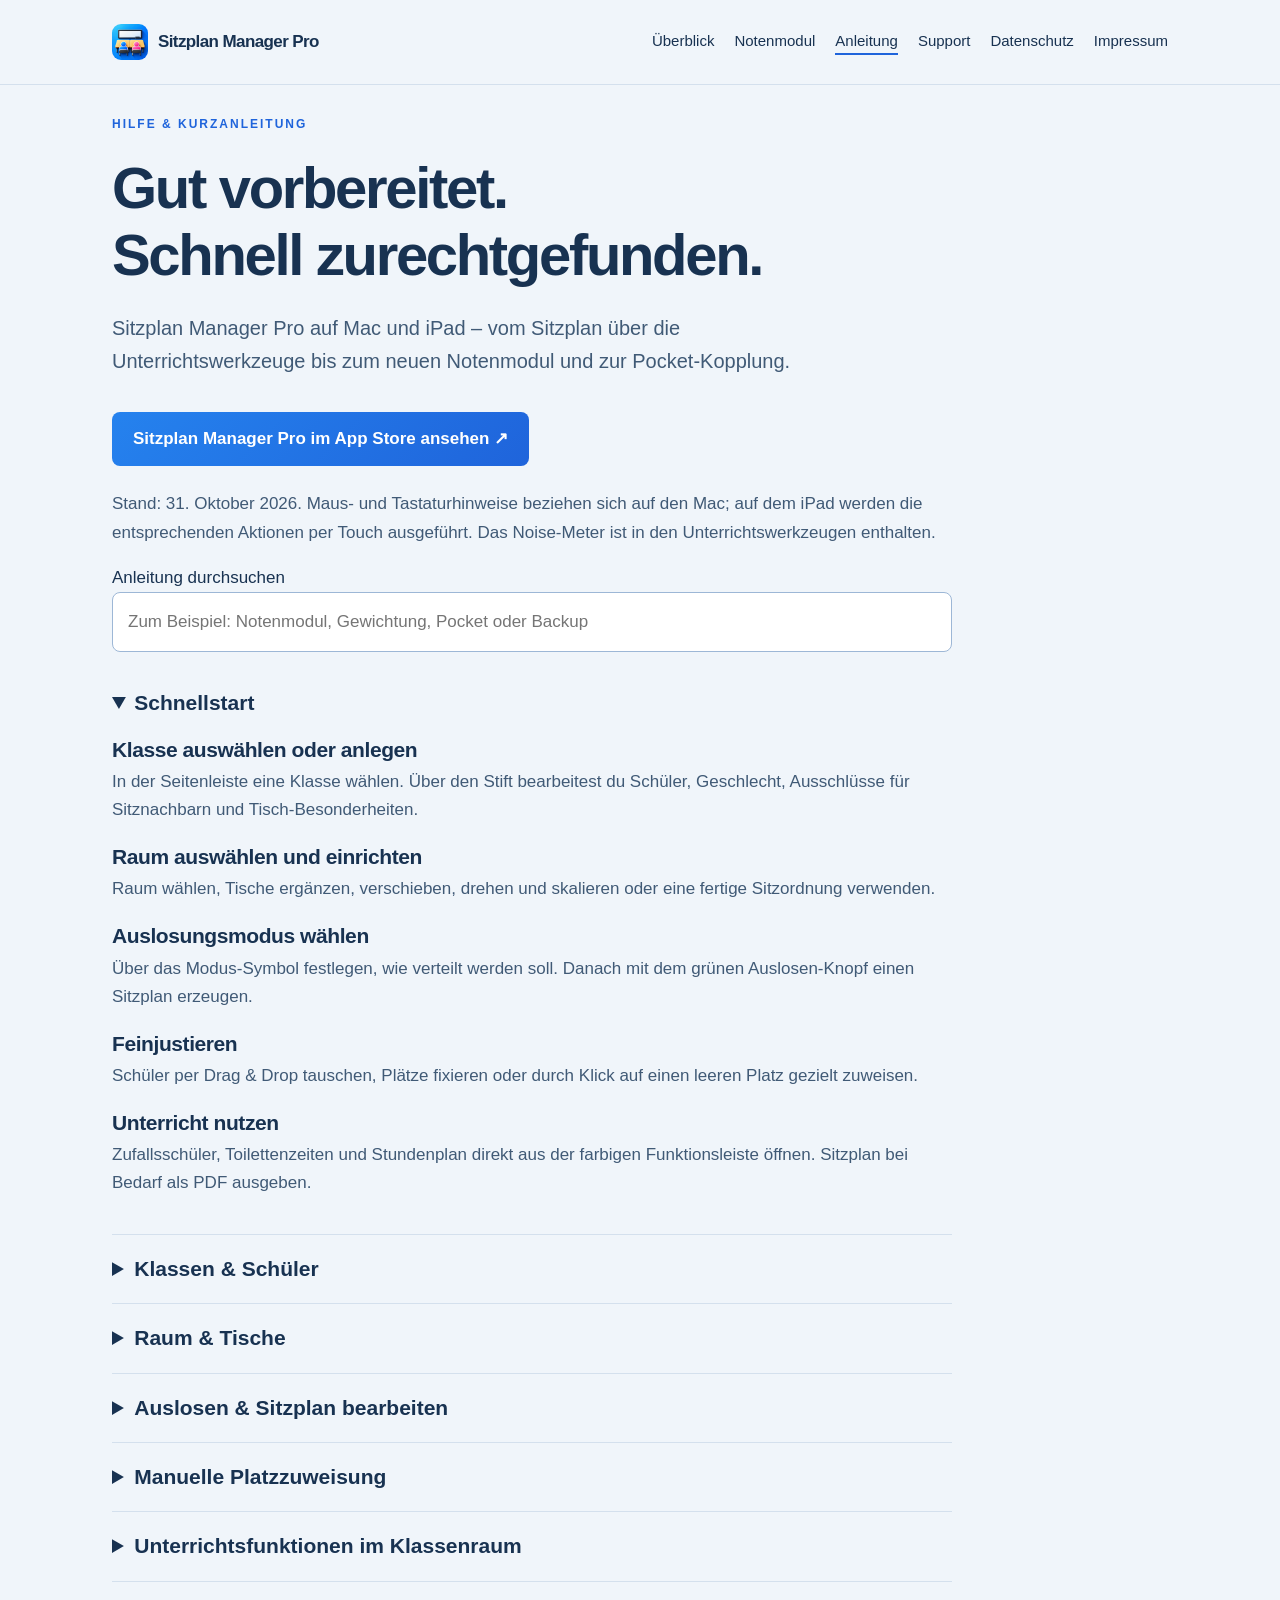
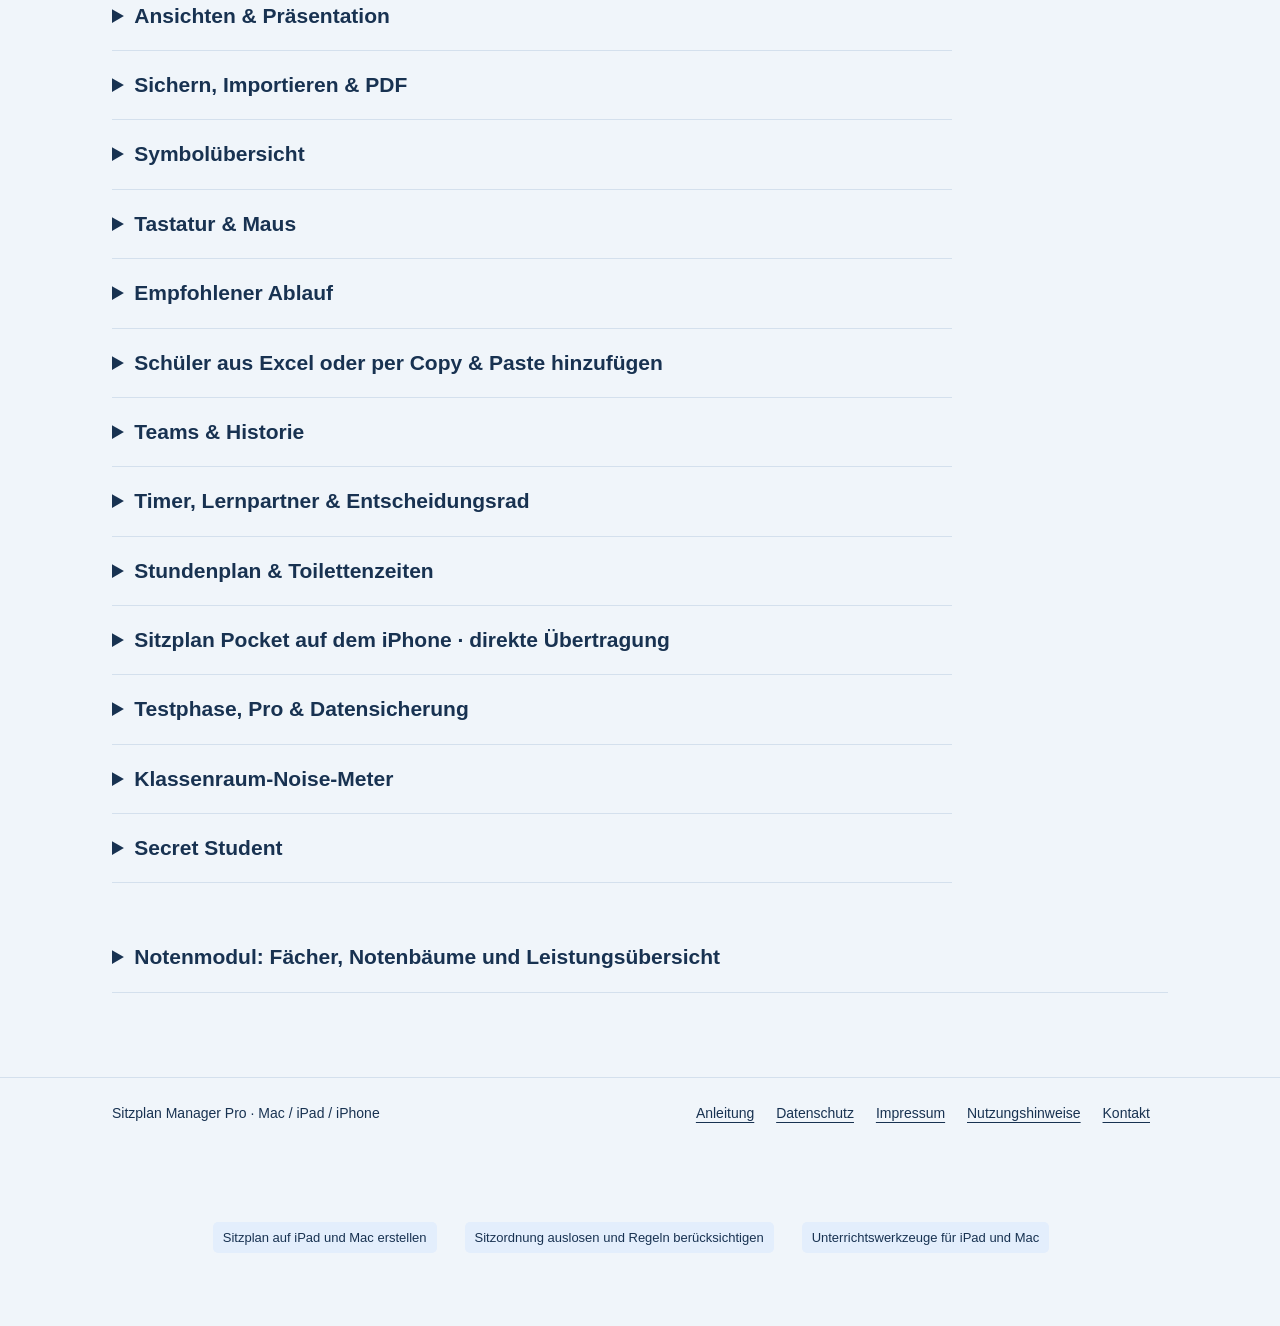
==== commit dd3c0ca9: "Add files via upload" ====
--- a/anleitung.html
+++ b/anleitung.html
@@ -52,6 +52,7 @@
 <img class="brand-icon" src="app-icon.png" alt="" width="36" height="36">Sitzplan Manager Pro</a>
 <div class="links">
 <a href="index.html">Überblick</a>
+<a href="notenmodul.html">Notenmodul</a>
 <a href="anleitung.html" aria-current="page">Anleitung</a>
 <a href="support.html">Support</a>
 <a href="datenschutz.html">Datenschutz</a>
@@ -63,13 +64,13 @@
 <div class="page">
 <span class="eyebrow">Hilfe & Kurzanleitung</span>
 <h1>Gut vorbereitet.<br>Schnell zurechtgefunden.</h1>
-<p class="lead">Sitzplan Manager Pro auf Mac und iPad – vom ersten Sitzplan bis zur Pocket-Kopplung.</p>
+<p class="lead">Sitzplan Manager Pro auf Mac und iPad – vom Sitzplan über die Unterrichtswerkzeuge bis zum neuen Notenmodul und zur Pocket-Kopplung.</p>
 <div style="margin:24px 0">
 <a class="btn" href="https://apps.apple.com/de/app/sitzplan-manager-pro/id6822172879" target="_blank" rel="noopener noreferrer">Sitzplan Manager Pro im App Store ansehen ↗</a>
 </div>
-<p>Stand: 20. Oktober 2026. Maus- und Tastaturhinweise beziehen sich auf den Mac; auf dem iPad werden die entsprechenden Aktionen per Touch ausgeführt. Das Noise-Meter ist in den Unterrichtswerkzeugen enthalten.</p>
+<p>Stand: 31. Oktober 2026. Maus- und Tastaturhinweise beziehen sich auf den Mac; auf dem iPad werden die entsprechenden Aktionen per Touch ausgeführt. Das Noise-Meter ist in den Unterrichtswerkzeugen enthalten.</p>
 <label for="suche">Anleitung durchsuchen</label>
-<input id="suche" type="search" placeholder="Zum Beispiel: Import, Pocket oder Backup">
+<input id="suche" type="search" placeholder="Zum Beispiel: Notenmodul, Gewichtung, Pocket oder Backup">
 <p id="result" role="status">
 </p>
 <details id="kapitel-0" open>
@@ -184,7 +185,7 @@
 <h3>Orange · Stundenplan</h3>
 <p>Stundenplan öffnen.</p>
 <h3>Gelb · Unterrichtswerkzeuge</h3>
-<p>Timer, Lernpartner und Entscheidungsrad öffnen. Das Noise-Meter gehört zu den Unterrichtswerkzeugen.</p>
+<p>Timer, Lernpartner, Entscheidungsrad, Noise-Meter, Secret Student und Sternstunden öffnen. <a href="#kapitel-18">Secret Student</a> bietet eine verdeckte Auslosung mit Zielbewertung.</p>
 <h3>Leeren</h3>
 <p>Aktuelle Sitzverteilung entfernen.</p>
 <h3>Rückgängig</h3>
@@ -247,12 +248,15 @@
 <p>Start und Rückkehr erfassen. In der Historie abgeschlossene Einträge ansehen, suchen und bearbeiten oder als PDF ausgeben. „PDF speichern &amp; leeren“ löscht die betreffenden abgeschlossenen Einträge erst nach erfolgreichem Export; laufende Toilettengänge bleiben erhalten.</p>
 </details>
 <details id="kapitel-15">
-<summary>Sitzplan Pocket auf dem iPhone</summary>
-<p>Im Zahnrad „Pocket einrichten“ wählen. Den QR-Code mit Pocket auf dem iPhone scannen und bis zur Bestätigung geöffnet lassen. Der Kopplungsstatus erscheint anschließend in den Einstellungen. Dort lässt sich die Kopplung auch wieder aufheben.</p>
-<p>Pocket und die Hauptapp tauschen Daten verschlüsselt über Supabase aus. Für die Synchronisierung wird eine Internetverbindung benötigt. Der QR-Code enthält persönliche Zugangsdaten und sollte nur auf dem eigenen iPhone gescannt werden.</p>
-<h3>Datenschutz und Verschlüsselung</h3>
-<p>Die Synchronisationsdaten werden vor der Übertragung an Supabase auf dem Gerät mit AES-256-GCM verschlüsselt. Das Kopplungsgeheimnis wird auch zur Zugriffsprüfung an Supabase übermittelt. Eine vollständig serverunabhängige Ende-zu-Ende-Verschlüsselung wird deshalb nicht zugesichert.</p>
-<p>Einzelne Synchronisationsereignisse, die älter als 30 Tage sind, werden regelmäßig bereinigt. Nach 56 Tagen ohne authentifizierten Pocket-Kontakt werden inaktive Kopplungen einschließlich ihrer Datenstände und Ereignisse durch eine tägliche Serveraufgabe entfernt. Weitere Einzelheiten findest du in den <a href="datenschutz.html">Datenschutzhinweisen</a>.</p>
+<summary>Sitzplan Pocket auf dem iPhone · direkte Übertragung</summary>
+<h3>Neue Kopplung und Schülerlisten</h3>
+<p>Öffne in der Haupt-App das Zahnrad und wähle „Pocket einrichten“. Scanne den QR-Code mit der aktuellen Version von Pocket. Bei der neuen Verbindung werden die Klassenlisten und Sitzplaninformationen direkt zwischen Geräten in Reichweite übertragen. Halte WLAN und Bluetooth eingeschaltet und die Geräte nahe beieinander; mobile Daten allein genügen für diese direkte Übertragung nicht.</p>
+<p>Wenn Namen oder Klassen geändert wurden, weist die Haupt-App darauf hin, dass Pocket in Reichweite aktualisiert werden muss. Den aktuellen Verbindungs- und Übertragungsstatus kannst du in den Kopplungseinstellungen prüfen.</p>
+<h3>Datenschutz beim Datenaustausch</h3>
+<p><strong>Schülerlisten werden nicht als vollständiger Datenstand an Supabase hochgeladen.</strong> Die Datenübertragung zwischen Haupt-App und Pocket ist verschlüsselt. Über den Server laufen weiterhin technische Verbindungsinformationen, Änderungsbenachrichtigungen und einzelne verschlüsselte Ereignisse, die gegebenenfalls personenbezogene Informationen enthalten können. Eine vollständig serverfreie Nutzung mit Pocket wird daher nicht versprochen.</p>
+<h3>Umstellung von älteren Versionen</h3>
+<p>Bei einer früheren Supabase-Kopplung fordert die neue Haupt-App die Löschung der alten Daten auf dem Server an und verlangt eine neue Kopplung. Hierfür ist eine Internetverbindung nötig. Falls Pocket noch eine ältere Version nutzt, aktualisiere die iPhone-App zuerst. Bis die Serverlöschung bestätigt ist, können frühere Daten noch dort vorhanden sein.</p>
+<p>Mehr in den <a href="datenschutz.html#pocket-kopplung">Datenschutzhinweisen</a>.</p>
 </details>
 <details id="kapitel-16">
 <summary>Testphase, Pro &amp; Datensicherung</summary>
@@ -284,7 +288,32 @@
 <a href="index.html#noise-meter">Zum Noise-Meter mit App-Screenshot →</a>
 </p>
 </details>
-</div>
+<details id="kapitel-18"><summary>Secret Student</summary><p>Mit Secret Student wird ein Schüler verdeckt ausgelost. Über „Ansehen“ lässt sich die Auswahl prüfen; anschließend kannst du „Ziel erreicht“ oder „Ziel nicht erreicht“ festhalten. Verlauf, Sound und Präsentation sind direkt im Werkzeug erreichbar.</p><h3>Öffnen und ziehen</h3><p>Unterrichtswerkzeuge öffnen und „Secret Student“ wählen. Mit „Ziehen“ die verdeckte Auswahl starten. „Ansehen“ zeigt die ausgeloste Person an; achte vor dem Öffnen darauf, wer den Bildschirm sehen kann.</p><h3>Ziel bewerten</h3><p>Mit „Ziel erreicht“ oder „Ziel nicht erreicht“ das Ergebnis festhalten. Über „Verlauf“ bisherige Einträge ansehen. Der Sound lässt sich über das Kontrollkästchen umschalten.</p><h3>Präsentation</h3><p>Die Schaltfläche „Präsentieren“ öffnet die Präsentationsansicht. Weitere Optionen erreichst du über „Einstellungen“ im Werkzeug.</p><p><a href="index.html#secret-student">Secret Student mit App-Screenshot →</a></p></details>
+</div>
+<details id="kapitel-19">
+<summary>Notenmodul: Fächer, Notenbäume und Leistungsübersicht</summary>
+<p>Das Notenmodul ist ein optionaler Bestandteil von Sitzplan Manager Pro auf Mac und iPad. Hier verwaltest du Leistungen pro Klasse, Fach, Schuljahr und Halbjahr. <a href="notenmodul.html">Screenshot und Funktionsüberblick ansehen →</a></p>
+<h3>1. Leistungsübersicht öffnen</h3>
+<p>Tippe oder klicke auf den roten Noten-Button neben den Unterrichtswerkzeugen. Wähle oben die Klasse und das gewünschte Fach. Auf dem Mac erscheint die Leistungsübersicht als eigenes Fenster, auf dem iPad als eigene Ansicht. Sie enthält links die Schüler und rechts die farblich gegliederten Leistungen.</p>
+<h3>2. Fach und Schuljahr anlegen</h3>
+<p>Lege ein Fach an und prüfe das vorgeschlagene Schuljahr. Die beiden Halbjahre können separat bewertet werden. Vorhandene Fächer kannst du über das Kontextmenü bearbeiten, duplizieren, archivieren oder löschen.</p>
+<h3>3. Notenbaum aufbauen</h3>
+<p>Richte zunächst die Hauptbereiche ein, zum Beispiel „Schriftliche Leistungen“ und „Sonstige Leistungen“. Erstelle darunter optional weitere Unterbereiche – insgesamt sind bis zu drei Ebenen möglich. Blautöne kennzeichnen die erste, Grüntöne die zweite und Orangetöne die dritte Ebene. Du kannst Bereiche nach deinem Fach individuell benennen.</p>
+<h3>4. Gewichtungen festlegen</h3>
+<p>Öffne die Prozentangabe des gewünschten Bereichs, um seine Gewichtung gegenüber den Geschwisterbereichen zu ändern. So lassen sich beispielsweise schriftliche und sonstige Leistungen 45 zu 55 Prozent gewichten und einzelne Unterbereiche wiederum nach eigenen Anteilen verteilen. Prüfe die angezeigten Prozentsummen nach jeder Änderung.</p>
+<h3>5. Leistungen und Noten eintragen</h3>
+<p>Füge innerhalb eines Leistungsbereichs eine neue Leistung hinzu und vergib eine aussagekräftige Bezeichnung. Tippe anschließend in die Tabellenzelle eines Schülers. Die Schnellwahl unterstützt das deutsche Notensystem von 1 bis 6 inklusive + und −. Mit „Weiter“ kannst du der Reihe nach weitere Noten eingeben. Bereits ausgewählte Zeilen sind farblich hervorgehoben.</p>
+<h3>6. Halbjahres- und Jahresnoten prüfen</h3>
+<p>Rechts in der Tabelle erscheinen die Ergebnisse für das erste Halbjahr (HJ 1), das zweite Halbjahr (HJ 2) und das Jahr. Automatisch berechnete Noten lassen sich bei Bedarf manuell korrigieren; eine solche Änderung kann wieder aufgehoben werden. Abgeschlossene Ergebnisse lassen sich vor Änderungen erneut öffnen.</p>
+<h3>7. Checklisten, Statistik und Ausgabe</h3>
+<p>Mit „Liste erstellen“ legst du Kontrolllisten an. Leistungsstatistiken und Notenspiegel helfen beim Überblick über die Klasse. Über „Export und Druck“ kannst du verfügbare Ausgaben erstellen. Achtung: Dateien mit Noten können vertrauliche Schülerdaten enthalten.</p>
+<h3>8. Schülerdaten bei Präsentation schützen</h3>
+<p>Private Notenansichten sollen beim Spiegeln oder auf einem Publikumsschirm verborgen bleiben. Für die Arbeit mit Noten verwende den Hauptbildschirm im erweiterten Modus. Prüfe vor dem Unterricht, welche Anzeige dein Projektor oder externer Monitor tatsächlich erhält.</p>
+<h3>9. 28 Tage testen und dauerhaft freischalten</h3>
+<p>Das Notenmodul hat eine <strong>eigene</strong> kostenlose 28-Tage-Testphase, getrennt von der 14-Tage-Testphase der Haupt-App. Nach Ablauf kannst du es über einen gesonderten Einmalkauf dauerhaft freischalten; es gibt keine automatische Verlängerung. Im Kaufdialog findest du auch „Käufe wiederherstellen“. Für den Test und den Kauf wird Apple StoreKit verwendet. Die Verfügbarkeit des Angebots richtet sich nach App Store Connect.</p>
+<h3>10. Datensicherung</h3>
+<p>Die vollständige App-Datensicherung umfasst auch Notenbücher und Noteneinträge. Verwende vor dem Import oder größeren Änderungen eine aktuelle Sicherung. Der einfache Sitzplan-Austausch ist nicht als Noten-Backup gedacht. Achte bei einem vollständigen Import darauf, ob du vorhandene Daten ersetzen würdest.</p>
+</details>
 <script src="hilfe.js" defer>
 </script>
 </main>
--- a/style-blue-v2.css
+++ b/style-blue-v2.css
@@ -14,3 +14,15 @@
 .preview-image{margin:0;min-width:0}.preview-image img{display:block;width:100%;height:auto;border:1px solid #d4e0ed;border-radius:12px;background:white;box-shadow:0 16px 45px #18325114}.preview-image figcaption{font-size:13px;color:#50667e;margin-top:12px;text-align:center}
 @media(max-width:850px){.feature-preview{grid-template-columns:minmax(0,1fr);padding:24px;gap:24px}.preview-image{max-width:680px;margin:auto}}
 @media(max-width:400px){.feature-preview{padding:20px}.page h1{font-size:36px}.page h2{font-size:25px}}
+
+/* Neues Notenmodul und Datenschutz – 31.10.2026 */
+.grade-feature{background:linear-gradient(135deg,#fff2f3 0%,#f0f5ff 57%,#e4f1fa 100%);border-color:#ebd9df;grid-template-columns:minmax(0,.93fr) minmax(0,1.07fr)}
+.grade-badge{color:#9a3145;background:#ffe5eb}.grade-feature .preview-copy h2{font-size:clamp(31px,3.7vw,48px)}
+.grade-image img{border-color:#ead9dd;box-shadow:0 20px 54px #7d41501c}.grade-hero{padding:65px 0 28px;max-width:910px}.grade-hero h1{max-width:910px;font-size:clamp(44px,6vw,76px)}
+.grade-actions{display:flex;flex-wrap:wrap;gap:0 8px}.grade-showcase{margin:0;padding:14px;background:linear-gradient(145deg,#fff,#eef4fc);border:1px solid #d9e4f0;border-radius:20px;box-shadow:0 20px 50px #17355914}
+.grade-showcase img{display:block;width:100%;height:auto;border-radius:12px}.grade-showcase figcaption{padding:12px 5px 3px;font-size:14px;color:#526780;text-align:center}
+.steps{padding-left:22px;max-width:860px}.steps li{margin:16px 0;padding-left:7px}.grade-step{padding:30px;background:white;border:1px solid #d4e0ed;border-radius:16px}
+.grade-offer{background:linear-gradient(135deg,#ffe7eb,#e4efff)}.privacy-highlight{background:linear-gradient(135deg,#e4f5f2,#e8f1fc)}
+.privacy-highlight h2{font-size:clamp(25px,3vw,35px)}.privacy-divider{color:#55758a;margin:0 10px}
+@media(max-width:850px){.grade-feature{grid-template-columns:1fr}.grade-hero{padding-top:38px}}
+@media(max-width:760px){.grade-showcase{padding:8px;border-radius:13px}.grade-showcase img{border-radius:8px}.grade-hero h1{font-size:clamp(38px,10vw,60px)}.grade-step{padding:20px}}
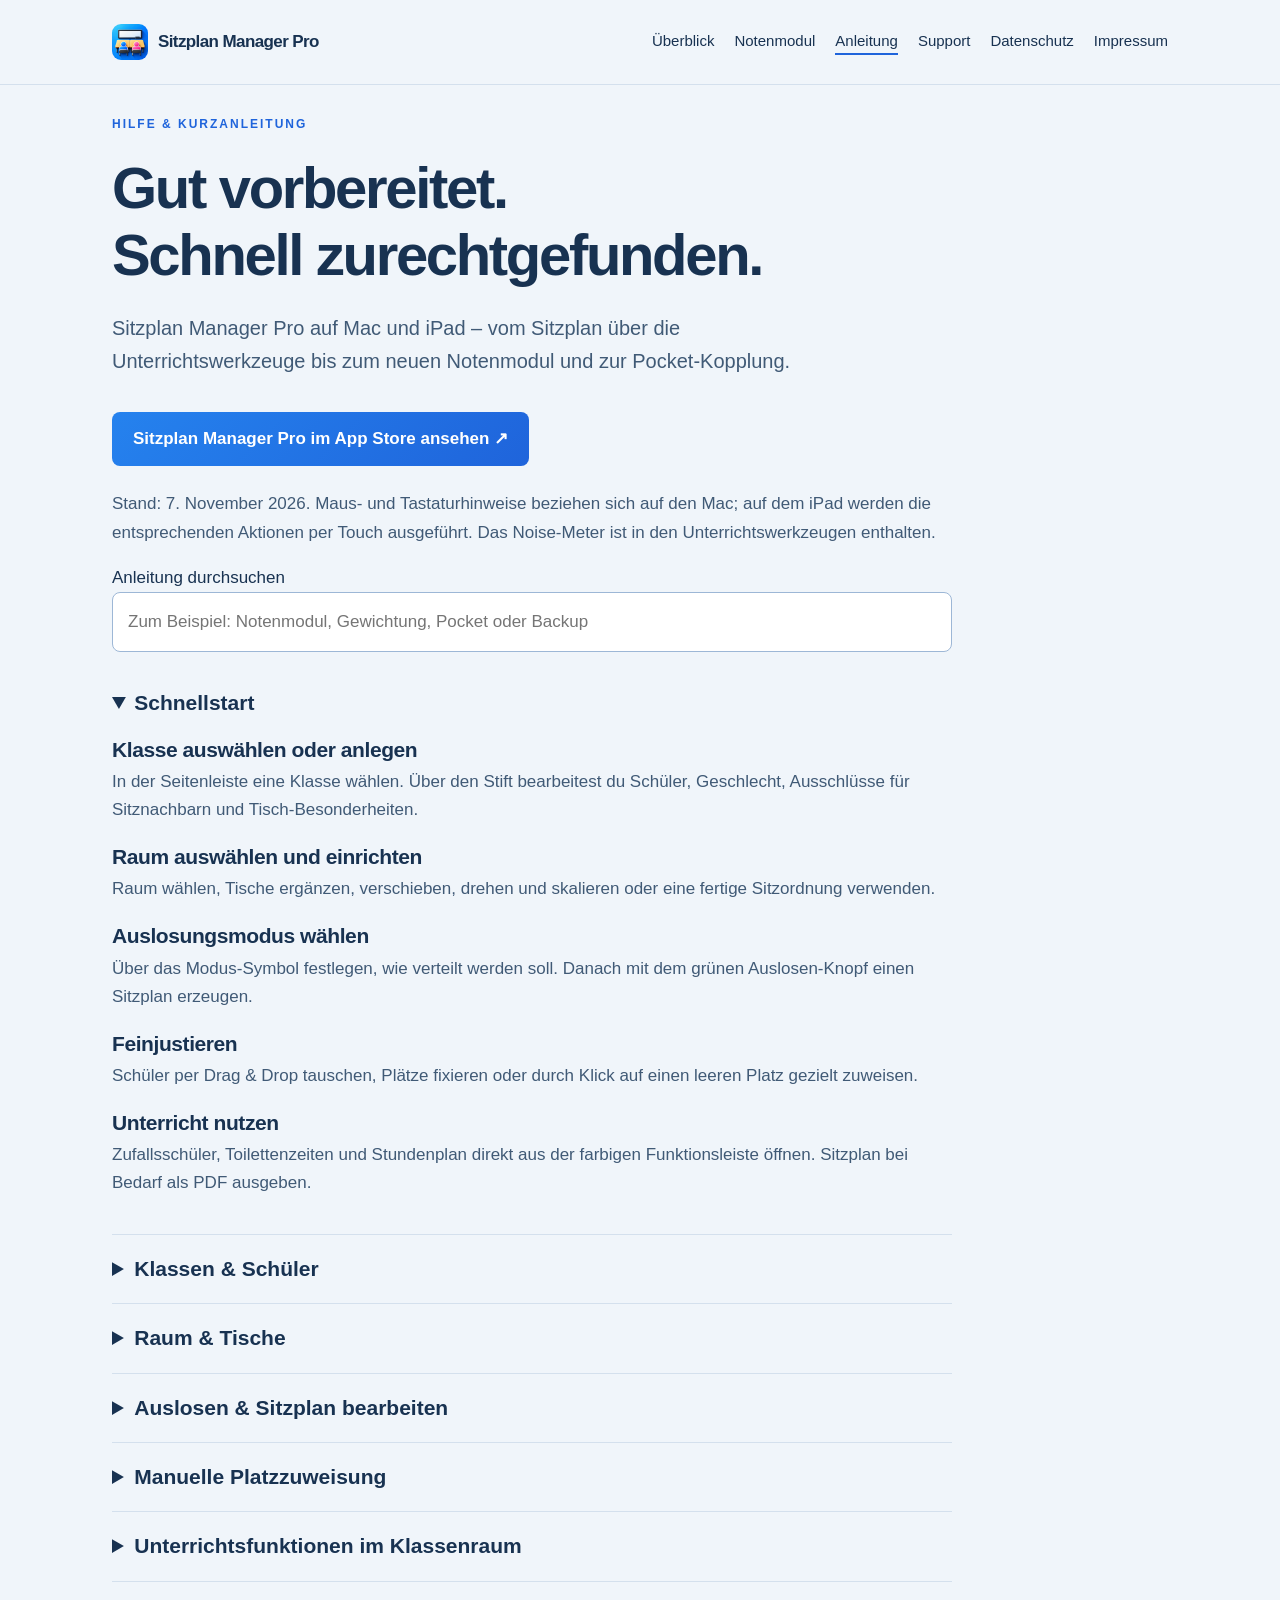
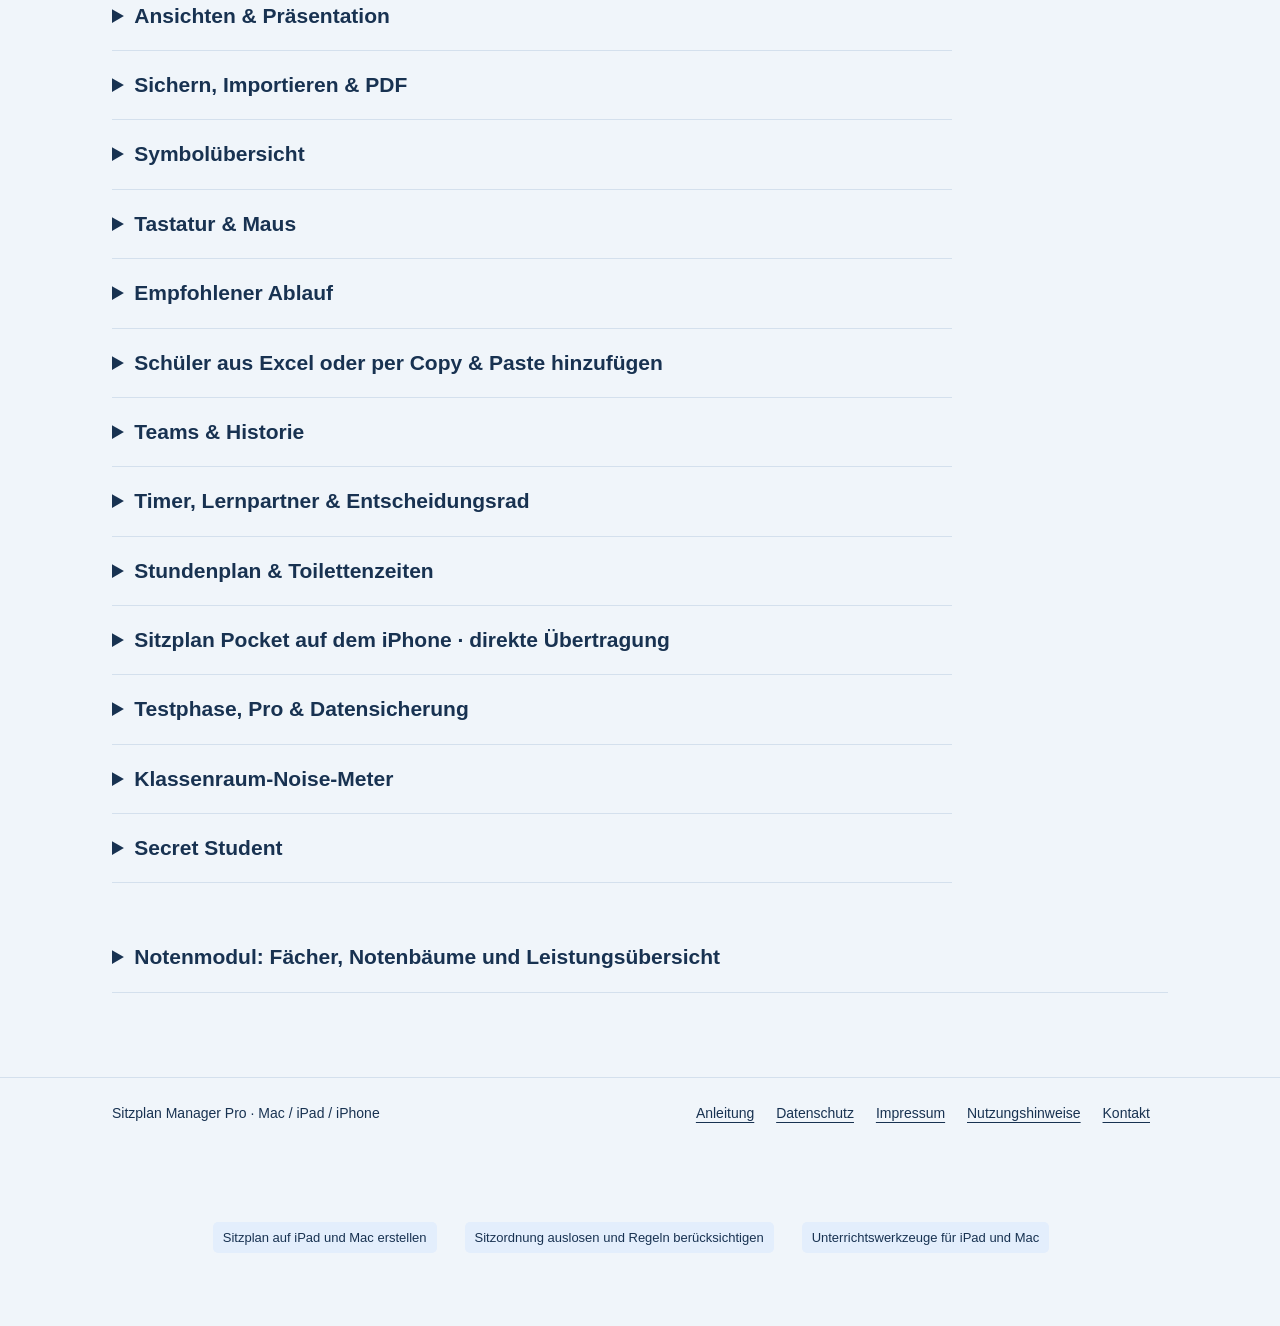
==== commit 173c122a: "Anleitung auf das .sinn-Sicherungsformat aktualisieren" ====
--- a/anleitung.html
+++ b/anleitung.html
@@ -68,7 +68,7 @@
 <div style="margin:24px 0">
 <a class="btn" href="https://apps.apple.com/de/app/sitzplan-manager-pro/id6822172879" target="_blank" rel="noopener noreferrer">Sitzplan Manager Pro im App Store ansehen ↗</a>
 </div>
-<p>Stand: 31. Oktober 2026. Maus- und Tastaturhinweise beziehen sich auf den Mac; auf dem iPad werden die entsprechenden Aktionen per Touch ausgeführt. Das Noise-Meter ist in den Unterrichtswerkzeugen enthalten.</p>
+<p>Stand: 7. November 2026. Maus- und Tastaturhinweise beziehen sich auf den Mac; auf dem iPad werden die entsprechenden Aktionen per Touch ausgeführt. Das Noise-Meter ist in den Unterrichtswerkzeugen enthalten.</p>
 <label for="suche">Anleitung durchsuchen</label>
 <input id="suche" type="search" placeholder="Zum Beispiel: Notenmodul, Gewichtung, Pocket oder Backup">
 <p id="result" role="status">
@@ -163,16 +163,16 @@
 <details id="kapitel-7">
 <summary>Sichern, Importieren &amp; PDF</summary>
 <h3>Exportieren</h3>
-<p>Erstellt wahlweise eine AES-verschlüsselte .smpbackup-Sicherung, einen JSON-Export oder ein PDF. Verschlüsselt sichern und anschließend leeren bleibt ebenfalls möglich.</p>
+<p>Erstellt eine durchgehend verschlüsselte .sinn-Sicherung. Für Sitzpläne ist zusätzlich ein PDF-Export möglich. Die Funktion „Verschlüsselt sichern und anschließend leeren“ bleibt ebenfalls verfügbar.</p>
 <h3>Backup importieren</h3>
-<p>Öffnet verschlüsselte .smpbackup-Sicherungen mit Passwort sowie ältere JSON-Sicherungen und lädt komplette, ausgewählte oder zusätzliche Daten.</p>
+<p>Öffnet eine .sinn-Sicherung und lädt komplette, ausgewählte oder zusätzliche Daten.</p>
 <h3>PDF</h3>
 <p>Erstellt den aktuellen Sitzplan als übersichtliches PDF.</p>
 <h3>Drucken</h3>
 <p>Druckt dieselbe Seite wie der PDF-Export.</p>
 <h3>Verlauf</h3>
 <p>Ersetzt kein Backup, hilft aber beim Zurückspringen zu früheren Sitzplanständen.</p>
-<p>Tipp: Vor größeren Änderungen oder vor dem Import einer anderen Datensicherung empfiehlt sich ein aktueller Backup-Export.</p>
+<p>Tipp: Vor größeren Änderungen oder vor dem Import einer anderen Datensicherung empfiehlt sich eine aktuelle .sinn-Sicherung.</p>
 </details>
 <details id="kapitel-8">
 <summary>Symbolübersicht</summary>
@@ -265,7 +265,7 @@
 <h3>Pro-Status</h3>
 <p>Bei aktivem Pro verschwindet die untere Lizenzleiste. Der aktive Status steht unter der Versionsnummer im Zahnrad. Pro wird über einen einmaligen In-App-Kauf mit Apple StoreKit freigeschaltet. Sitzplan Pocket verwendet ein eigenes Abonnement; Laufzeit, Preis und Verlängerungsbedingungen stehen im jeweiligen Kaufangebot. Prüfe das in der App angezeigte Angebot und den Preis, bevor du den Kauf im Apple-Kaufdialog bestätigst. Für vorhandene Käufe nutze „Käufe wiederherstellen“ mit dem Apple-Account, mit dem du gekauft hast. Bei Problemen hilft der <a href="support.html">Support</a>.</p>
 <h3>Daten behalten</h3>
-<p>JSON- und verschlüsselte .smpbackup-Sicherungen bleiben auch im Lesemodus möglich. Für eine verschlüsselte Sicherung wird ein Passwort benötigt. Bewahre es sicher auf. „Sichern und leeren“ verlangt einen erfolgreichen Export und eine zusätzliche Bestätigung; zwischenzeitliche Änderungen werden geprüft.</p>
+<p>Eine durchgehend verschlüsselte .sinn-Sicherung ist auch im Lesemodus möglich. Bewahre die Sicherungsdatei sicher auf. „Sichern und leeren“ verlangt einen erfolgreichen Export und eine zusätzliche Bestätigung; zwischenzeitliche Änderungen werden geprüft.</p>
 <p>Vor einem Import eine aktuelle Sicherung erstellen. Das Zahnrad bietet die automatische lokale Sicherung und die Wiederherstellung vorhandener Sicherungen; eine Wiederherstellung ist nur bei aktiver Testphase oder Pro möglich.</p>
 </details>
 <details id="kapitel-17">
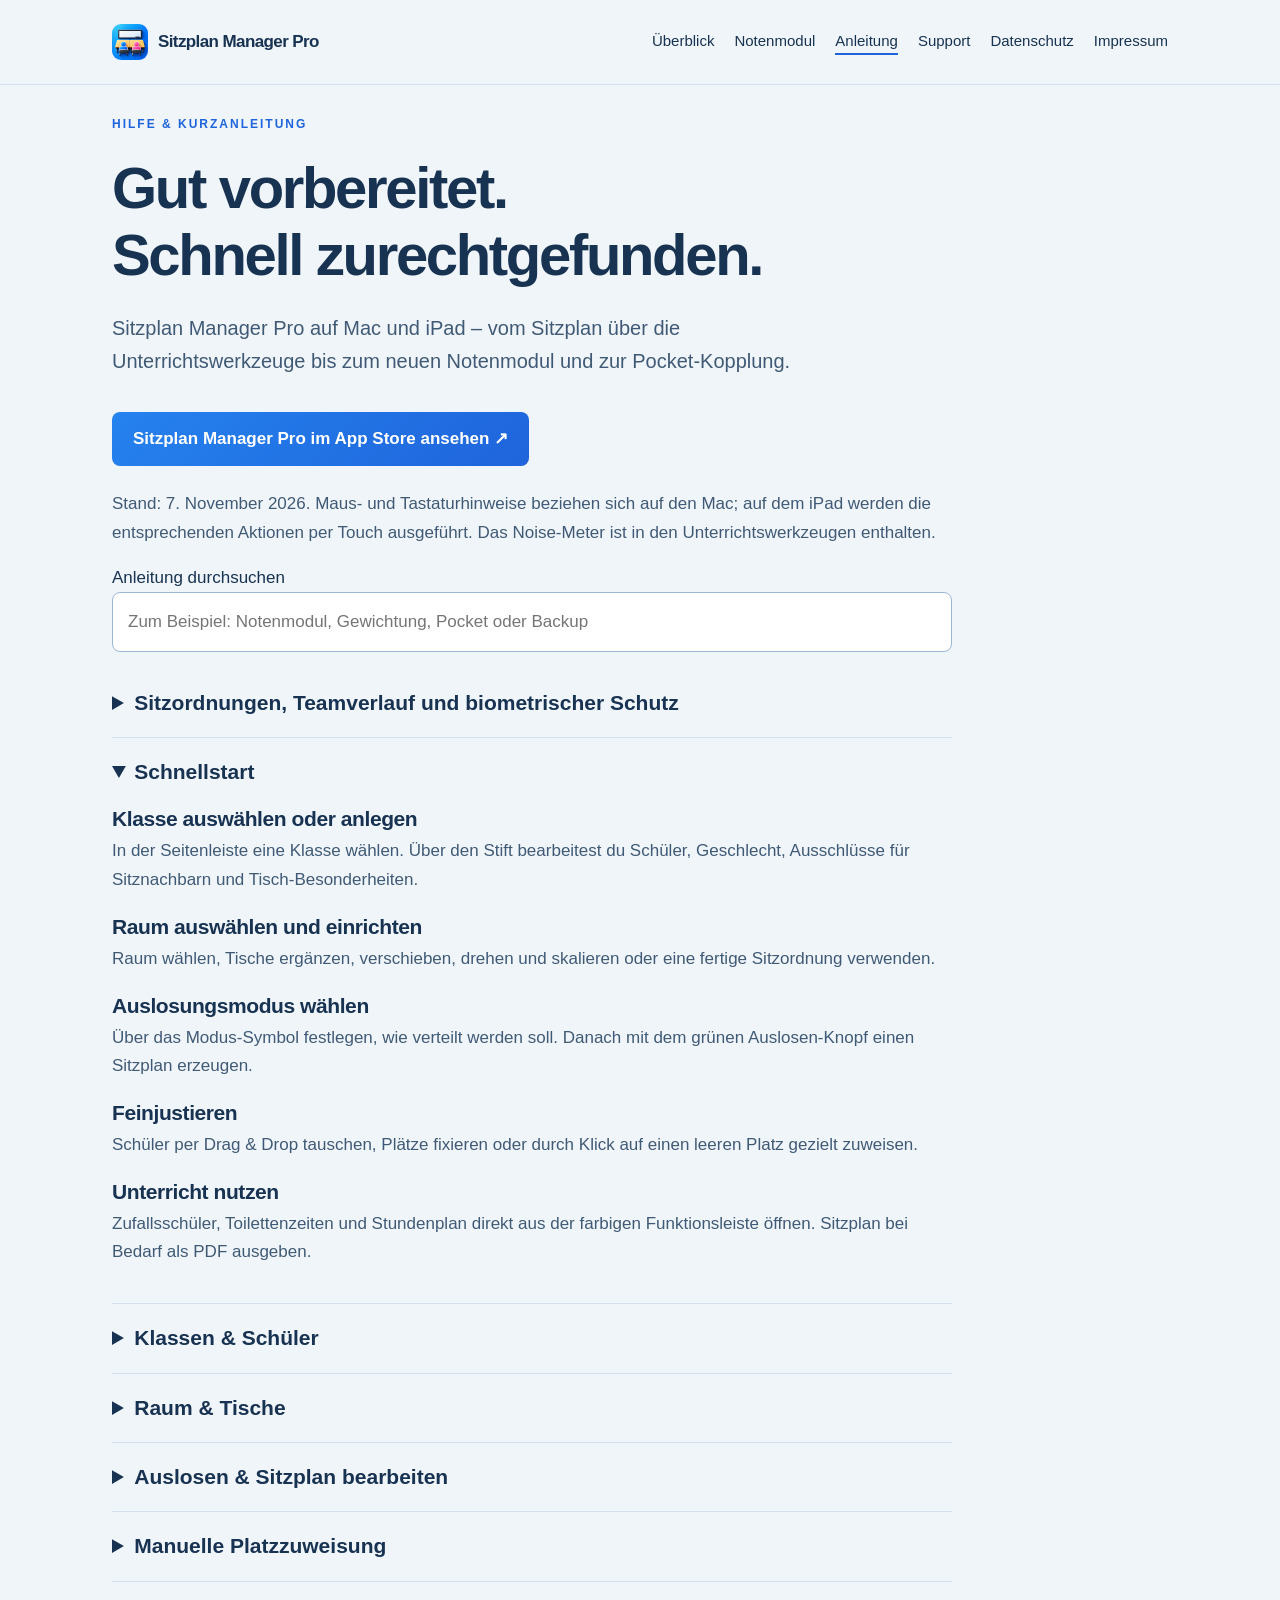
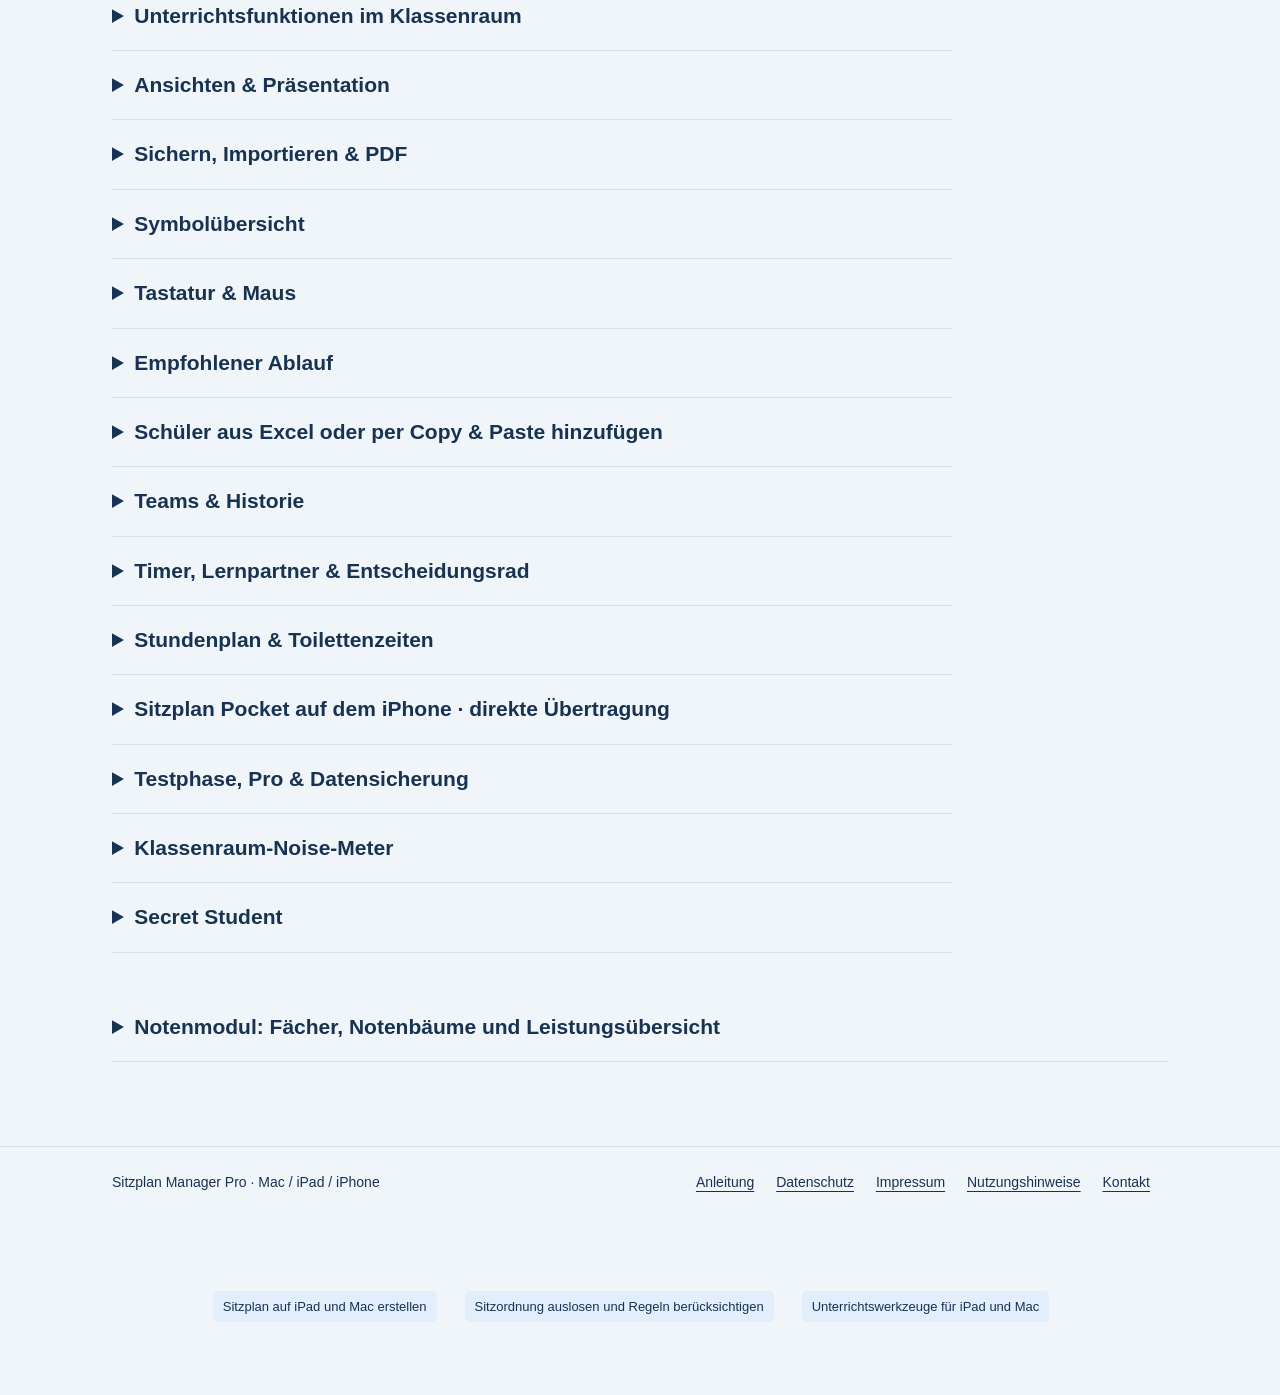
==== commit 92addee4: "Website an aktuellen App-Stand anpassen" ====
--- a/anleitung.html
+++ b/anleitung.html
@@ -73,6 +73,7 @@
 <input id="suche" type="search" placeholder="Zum Beispiel: Notenmodul, Gewichtung, Pocket oder Backup">
 <p id="result" role="status">
 </p>
+<details id="sitzplan-17"><summary>Sitzordnungen, Teamverlauf und biometrischer Schutz</summary><p>Die Sitzordnungen umfassen unter anderem einen Kreis und Bögen. Gespeicherte Teams gehören zur Klasse und sind beim Raumwechsel weiterhin verfügbar. Auf unterstützten Geräten kannst du die App mit Touch ID oder Face ID entsperren.</p></details>
 <details id="kapitel-0" open>
 <summary>Schnellstart</summary>
 <h3>Klasse auswählen oder anlegen</h3>
@@ -252,10 +253,8 @@
 <h3>Neue Kopplung und Schülerlisten</h3>
 <p>Öffne in der Haupt-App das Zahnrad und wähle „Pocket einrichten“. Scanne den QR-Code mit der aktuellen Version von Pocket. Bei der neuen Verbindung werden die Klassenlisten und Sitzplaninformationen direkt zwischen Geräten in Reichweite übertragen. Halte WLAN und Bluetooth eingeschaltet und die Geräte nahe beieinander; mobile Daten allein genügen für diese direkte Übertragung nicht.</p>
 <p>Wenn Namen oder Klassen geändert wurden, weist die Haupt-App darauf hin, dass Pocket in Reichweite aktualisiert werden muss. Den aktuellen Verbindungs- und Übertragungsstatus kannst du in den Kopplungseinstellungen prüfen.</p>
-<h3>Datenschutz beim Datenaustausch</h3>
-<p><strong>Schülerlisten werden nicht als vollständiger Datenstand an Supabase hochgeladen.</strong> Die Datenübertragung zwischen Haupt-App und Pocket ist verschlüsselt. Über den Server laufen weiterhin technische Verbindungsinformationen, Änderungsbenachrichtigungen und einzelne verschlüsselte Ereignisse, die gegebenenfalls personenbezogene Informationen enthalten können. Eine vollständig serverfreie Nutzung mit Pocket wird daher nicht versprochen.</p>
-<h3>Umstellung von älteren Versionen</h3>
-<p>Bei einer früheren Supabase-Kopplung fordert die neue Haupt-App die Löschung der alten Daten auf dem Server an und verlangt eine neue Kopplung. Hierfür ist eine Internetverbindung nötig. Falls Pocket noch eine ältere Version nutzt, aktualisiere die iPhone-App zuerst. Bis die Serverlöschung bestätigt ist, können frühere Daten noch dort vorhanden sein.</p>
+<h3>Datenschutz und Umstellung</h3>
+<p>Sitzplan Manager Pro und Sitzplan Pocket synchronisieren verschlüsselt direkt zwischen gekoppelten Geräten in Reichweite. Die aktuelle Pocket-Synchronisierung verwendet keinen Synchronisierungsserver. Wenn du von einer älteren Pocket-Version wechselst, aktualisiere beide Apps und koppel sie erneut per QR-Code.</p>
 <p>Mehr in den <a href="datenschutz.html#pocket-kopplung">Datenschutzhinweisen</a>.</p>
 </details>
 <details id="kapitel-16">
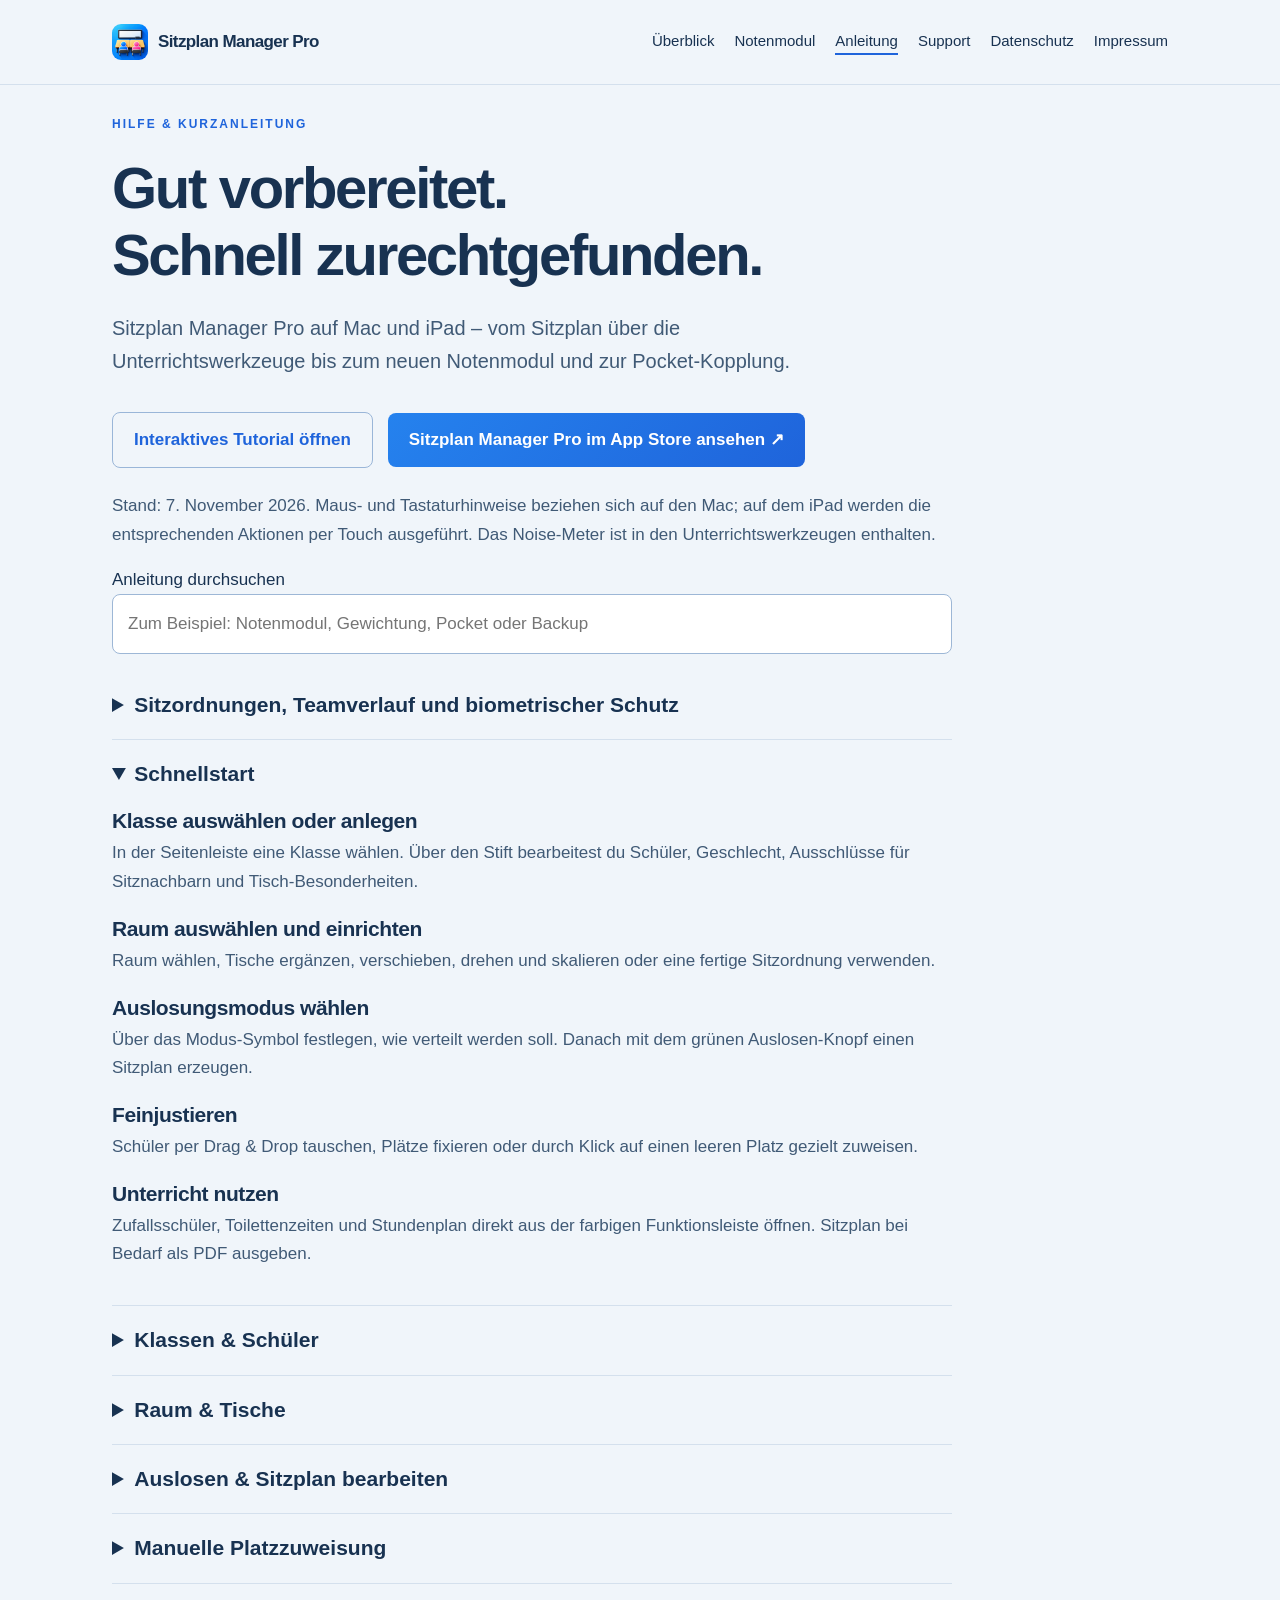
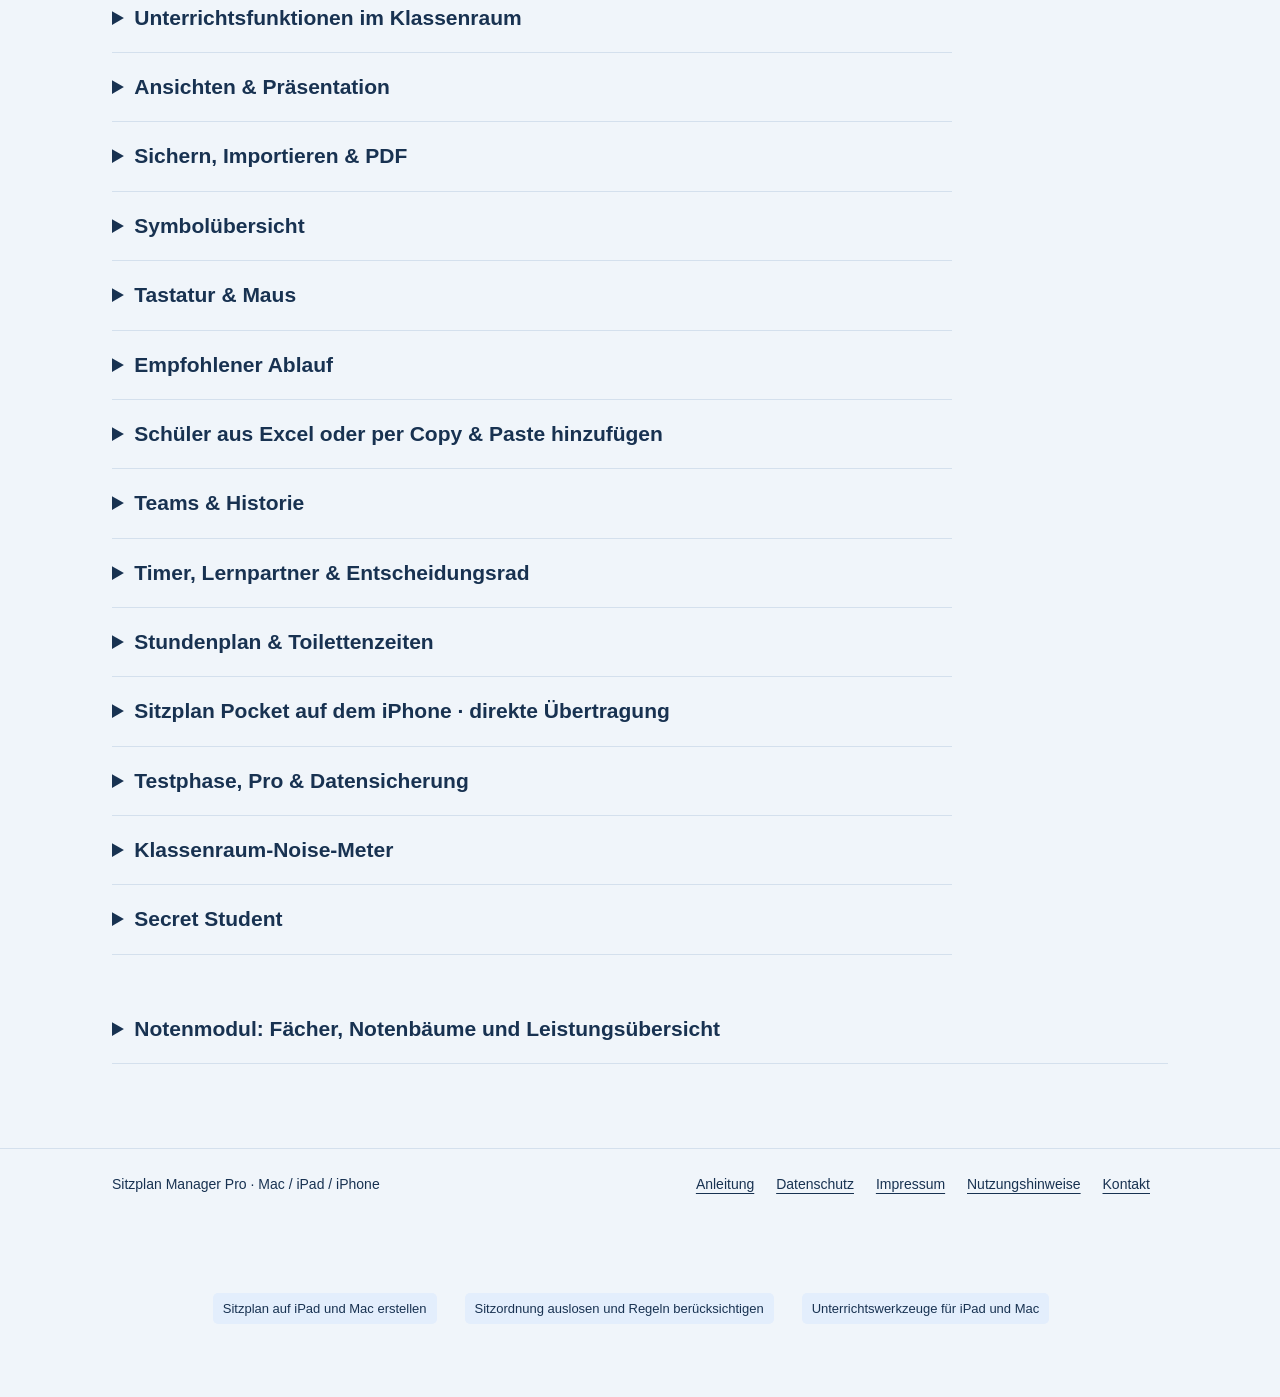
==== commit e8b4a593: "Interaktives Tutorial für Sitzplan und Notenmodul ergänzen" ====
--- a/anleitung.html
+++ b/anleitung.html
@@ -66,6 +66,7 @@
 <h1>Gut vorbereitet.<br>Schnell zurechtgefunden.</h1>
 <p class="lead">Sitzplan Manager Pro auf Mac und iPad – vom Sitzplan über die Unterrichtswerkzeuge bis zum neuen Notenmodul und zur Pocket-Kopplung.</p>
 <div style="margin:24px 0">
+<a class="btn secondary" href="tutorial.html">Interaktives Tutorial öffnen</a>
 <a class="btn" href="https://apps.apple.com/de/app/sitzplan-manager-pro/id6822172879" target="_blank" rel="noopener noreferrer">Sitzplan Manager Pro im App Store ansehen ↗</a>
 </div>
 <p>Stand: 7. November 2026. Maus- und Tastaturhinweise beziehen sich auf den Mac; auf dem iPad werden die entsprechenden Aktionen per Touch ausgeführt. Das Noise-Meter ist in den Unterrichtswerkzeugen enthalten.</p>
